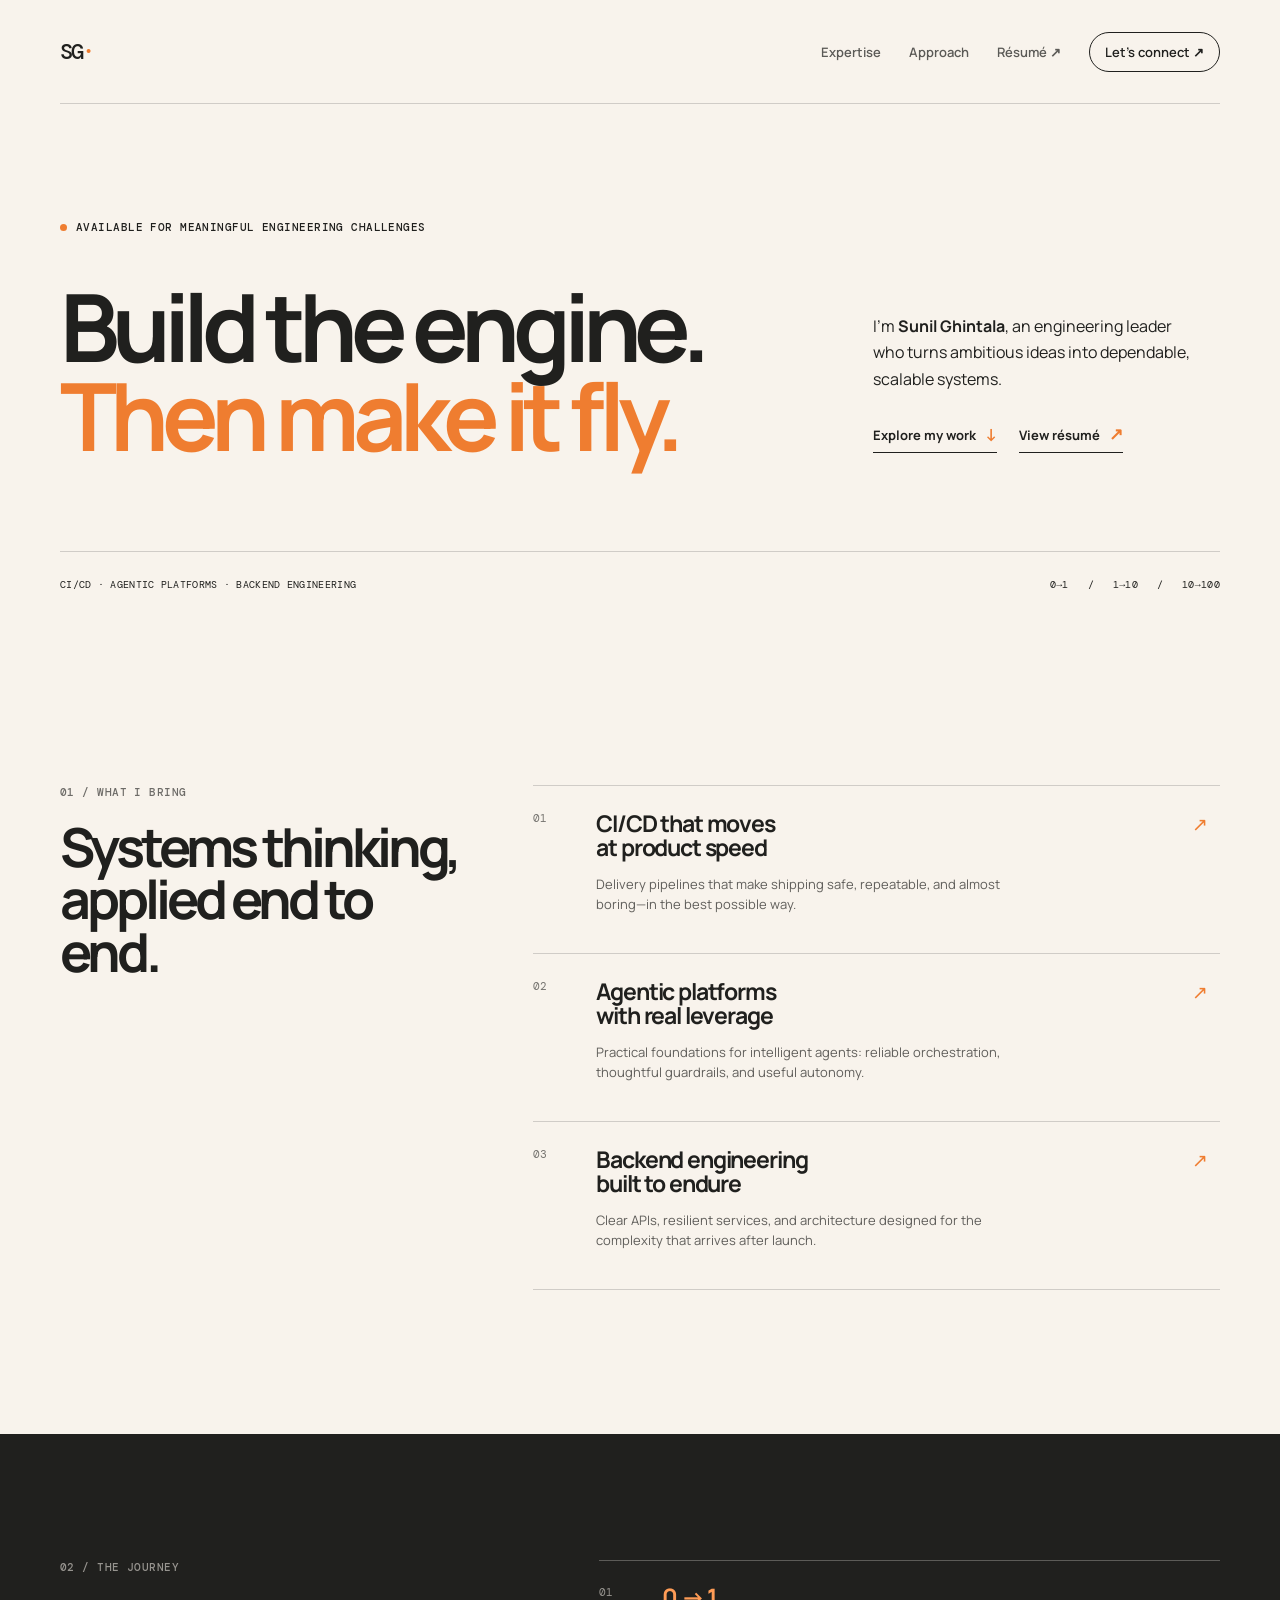
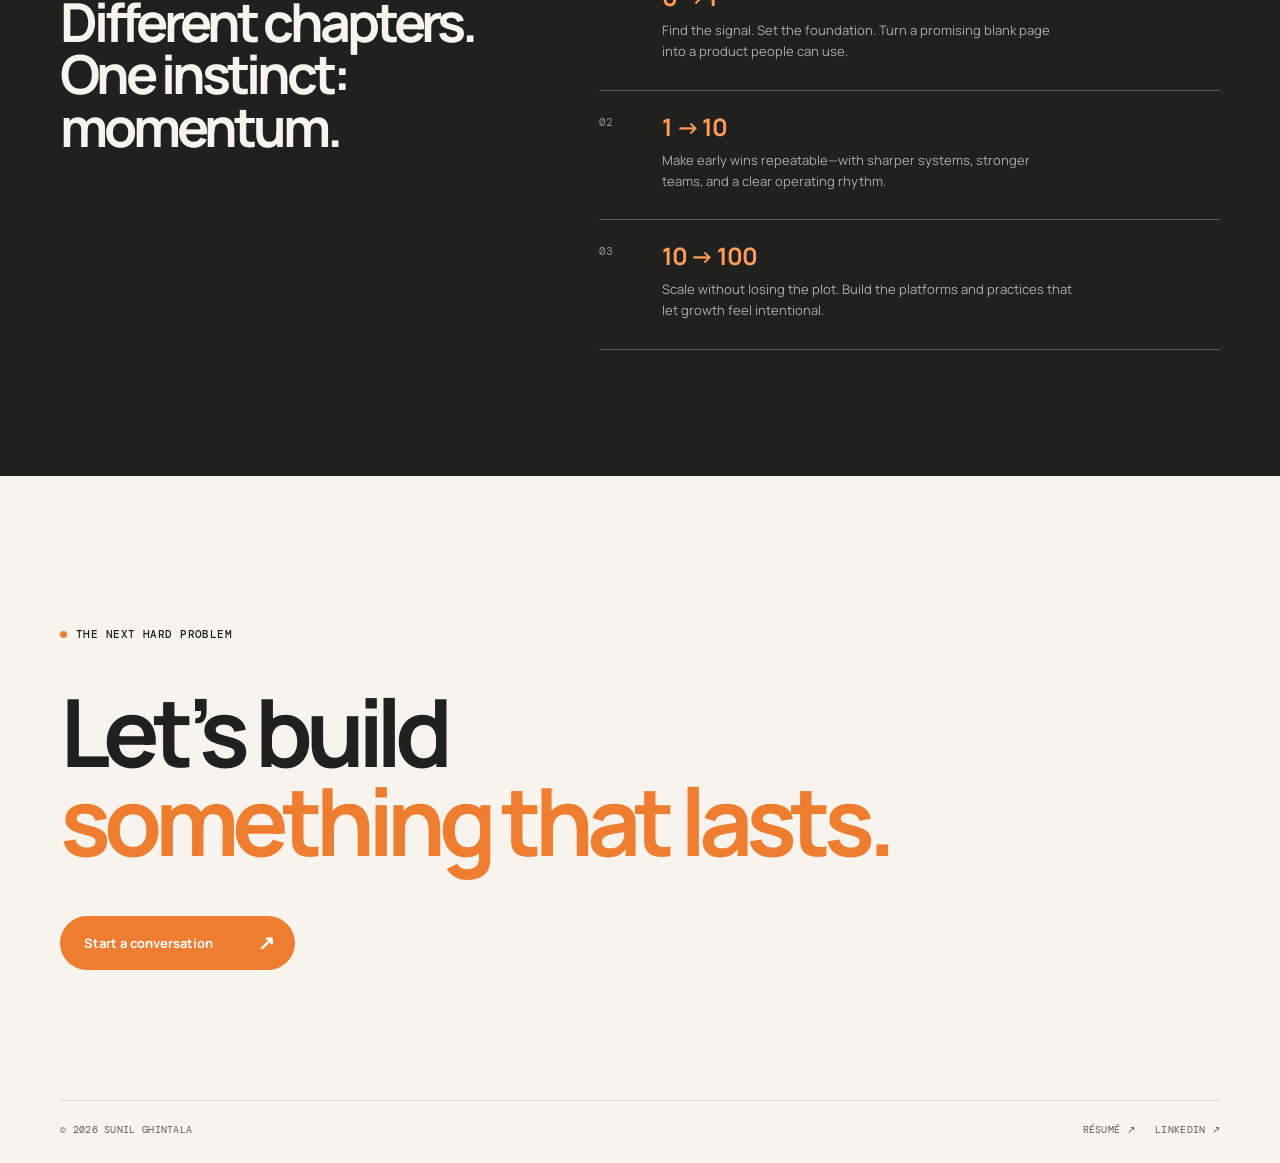
==== index.html @ d0946bd2 "Add downloadable resume" ====
<!doctype html>
<html lang="en">
  <head>
    <meta charset="UTF-8" />
    <meta name="viewport" content="width=device-width, initial-scale=1.0" />
    <meta name="description" content="Sunil Ghintala — backend engineering, CI/CD, and agentic platforms." />
    <title>Sunil Ghintala — Engineering systems that scale</title>
    <link rel="preconnect" href="https://fonts.googleapis.com" />
    <link rel="preconnect" href="https://fonts.gstatic.com" crossorigin />
    <link href="https://fonts.googleapis.com/css2?family=DM+Mono:wght@400;500&family=Manrope:wght@400;500;600;700;800&display=swap" rel="stylesheet" />
    <link rel="stylesheet" href="styles.css" />
  </head>
  <body>
    <main>
      <nav class="nav wrap" aria-label="Primary navigation">
        <a class="brand" href="#top" aria-label="Sunil Ghintala home">SG<span>·</span></a>
        <div class="nav-links">
          <a href="#expertise">Expertise</a>
          <a href="#approach">Approach</a>
          <a href="assets/Sunil_Ghintala_Resume.pdf" target="_blank" rel="noreferrer">Résumé ↗</a>
          <a class="nav-contact" href="https://www.linkedin.com/in/sunil-ghintala/" target="_blank" rel="noreferrer">Let’s connect <span aria-hidden="true">↗</span></a>
        </div>
      </nav>

      <section class="hero wrap" id="top">
        <p class="eyebrow"><span></span> Available for meaningful engineering challenges</p>
        <div class="hero-grid">
          <div>
            <h1>Build the engine.<br /><em>Then make it fly.</em></h1>
          </div>
          <div class="hero-intro">
            <p>I’m <strong>Sunil Ghintala</strong>, an engineering leader who turns ambitious ideas into dependable, scalable systems.</p>
            <div class="hero-actions">
              <a class="text-link" href="#expertise">Explore my work <span>↓</span></a>
              <a class="text-link" href="assets/Sunil_Ghintala_Resume.pdf" target="_blank" rel="noreferrer">View résumé <span>↗</span></a>
            </div>
          </div>
        </div>
        <div class="hero-footer">
          <p>CI/CD · Agentic Platforms · Backend Engineering</p>
          <p>0→1 &nbsp; / &nbsp; 1→10 &nbsp; / &nbsp; 10→100</p>
        </div>
      </section>

      <section class="expertise wrap" id="expertise">
        <div class="section-heading">
          <p class="label">01 / What I bring</p>
          <h2>Systems thinking,<br />applied end to end.</h2>
        </div>
        <div class="capabilities">
          <article class="capability">
            <span class="number">01</span>
            <div>
              <h3>CI/CD that moves<br />at product speed</h3>
              <p>Delivery pipelines that make shipping safe, repeatable, and almost boring—in the best possible way.</p>
            </div>
            <span class="arrow" aria-hidden="true">↗</span>
          </article>
          <article class="capability featured">
            <span class="number">02</span>
            <div>
              <h3>Agentic platforms<br />with real leverage</h3>
              <p>Practical foundations for intelligent agents: reliable orchestration, thoughtful guardrails, and useful autonomy.</p>
            </div>
            <span class="arrow" aria-hidden="true">↗</span>
          </article>
          <article class="capability">
            <span class="number">03</span>
            <div>
              <h3>Backend engineering<br />built to endure</h3>
              <p>Clear APIs, resilient services, and architecture designed for the complexity that arrives after launch.</p>
            </div>
            <span class="arrow" aria-hidden="true">↗</span>
          </article>
        </div>
      </section>

      <section class="approach" id="approach">
        <div class="wrap approach-inner">
          <div class="section-heading light">
            <p class="label">02 / The journey</p>
            <h2>Different chapters.<br />One instinct: momentum.</h2>
          </div>
          <div class="stages">
            <article class="stage"><span>01</span><div><p class="stage-title">0 → 1</p><p>Find the signal. Set the foundation. Turn a promising blank page into a product people can use.</p></div></article>
            <article class="stage"><span>02</span><div><p class="stage-title">1 → 10</p><p>Make early wins repeatable—with sharper systems, stronger teams, and a clear operating rhythm.</p></div></article>
            <article class="stage"><span>03</span><div><p class="stage-title">10 → 100</p><p>Scale without losing the plot. Build the platforms and practices that let growth feel intentional.</p></div></article>
          </div>
        </div>
      </section>

      <section class="closing wrap">
        <p class="eyebrow"><span></span> The next hard problem</p>
        <h2>Let’s build<br /><em>something that lasts.</em></h2>
        <a class="cta" href="https://www.linkedin.com/in/sunil-ghintala/" target="_blank" rel="noreferrer">Start a conversation <span>↗</span></a>
      </section>
    </main>
    <footer class="wrap"><span>© <span id="year"></span> Sunil Ghintala</span><span class="footer-links"><a href="assets/Sunil_Ghintala_Resume.pdf" target="_blank" rel="noreferrer">Résumé ↗</a><a href="https://www.linkedin.com/in/sunil-ghintala/" target="_blank" rel="noreferrer">LinkedIn ↗</a></span></footer>
    <script>document.getElementById('year').textContent = new Date().getFullYear();</script>
  </body>
</html>
---- styles.css ----
:root { --ink:#20201e; --cream:#f8f3ec; --orange:#ef7d30; --line:rgba(32,32,30,.18); }
* { box-sizing:border-box; }
html { scroll-behavior:smooth; }
body { margin:0; background:var(--cream); color:var(--ink); font-family:Manrope,Arial,sans-serif; }
a { color:inherit; text-decoration:none; }
.wrap { width:min(1160px, calc(100% - 56px)); margin-inline:auto; }
.nav { height:104px; display:flex; justify-content:space-between; align-items:center; border-bottom:1px solid var(--line); }
.brand { font:500 22px/1 "DM Mono",monospace; letter-spacing:-.1em; }.brand span{ color:var(--orange); }
.nav-links { display:flex; align-items:center; gap:28px; font-size:13px; font-weight:600; }.nav-links>a:not(.nav-contact){ opacity:.72; transition:opacity .2s; }.nav-links>a:not(.nav-contact):hover{opacity:1;}
.nav-contact { border:1px solid var(--ink); border-radius:999px; padding:10px 15px; transition:background .2s,color .2s; }.nav-contact:hover{background:var(--ink);color:var(--cream)}
.hero { padding:105px 0 34px; }.eyebrow,.label { font:500 11px/1.4 "DM Mono",monospace; text-transform:uppercase; letter-spacing:.04em; }.eyebrow{ display:flex;align-items:center;gap:9px; }.eyebrow span{ width:7px;height:7px;border-radius:50%;background:var(--orange);display:inline-block; }
.hero-grid { display:grid;grid-template-columns:1.55fr .7fr;gap:45px;align-items:end;margin-top:47px; }.hero h1,.closing h2,.section-heading h2 { margin:0; letter-spacing:-.075em; font-size:clamp(50px,7.35vw,104px); font-weight:700; line-height:.94; }.hero h1 em,.closing h2 em { color:var(--orange); font-style:normal; }
.hero-intro { max-width:330px; padding-bottom:6px; }.hero-intro p{ font-size:16px;line-height:1.65;margin:0 0 30px; }.hero-actions{display:flex;flex-wrap:wrap;gap:22px}.text-link{font-size:13px;font-weight:700;border-bottom:1px solid var(--ink);padding-bottom:7px;}.text-link span{color:var(--orange);margin-left:6px;font-size:17px;}
.hero-footer { display:flex; justify-content:space-between; margin-top:92px; padding-top:16px; border-top:1px solid var(--line); font:400 10px "DM Mono",monospace; text-transform:uppercase; letter-spacing:.03em; }
.expertise { padding:150px 0 144px; display:grid;grid-template-columns:.74fr 1.26fr;gap:70px; }.section-heading h2{font-size:clamp(34px,4.2vw,58px); margin-top:20px;line-height:.98;}.label{opacity:.64;margin:0;}
.capabilities { border-top:1px solid var(--line); }.capability{min-height:168px;border-bottom:1px solid var(--line); display:grid;grid-template-columns:48px 1fr 28px;gap:15px;padding:25px 0;transition:padding .25s,background .25s;}.capability:hover{padding-inline:13px;background:rgba(239,125,48,.09)}.number{font:400 11px "DM Mono",monospace;opacity:.6}.capability h3{margin:0;font-size:23px;letter-spacing:-.05em;line-height:1.05}.capability p{margin:14px 0 0;max-width:430px;font-size:13px;line-height:1.55;opacity:.7}.arrow{font-size:19px;color:var(--orange);}
.approach { background:var(--ink); color:var(--cream); padding:126px 0; }.approach-inner{display:grid;grid-template-columns:.85fr 1.15fr;gap:80px;}.light .label{opacity:.55}.stages{border-top:1px solid rgba(248,243,236,.28)}.stage{padding:24px 0 28px;border-bottom:1px solid rgba(248,243,236,.28);display:grid;grid-template-columns:48px 1fr;gap:15px;font-size:13px;line-height:1.6}.stage>span{font:400 11px "DM Mono",monospace;opacity:.55}.stage-title{font-size:24px;letter-spacing:-.05em;font-weight:700;line-height:1;margin:0 0 11px;color:#ff9c56}.stage div>p:last-child{max-width:410px;margin:0;color:rgba(248,243,236,.66)}
.closing{padding:140px 0 130px}.closing h2{margin-top:45px}.cta{display:inline-flex;align-items:center;gap:45px;margin-top:52px;background:var(--orange);color:#fff;padding:18px 20px 18px 24px;border-radius:999px;font-size:13px;font-weight:700;transition:transform .2s,background .2s}.cta:hover{transform:translateY(-3px);background:#dd6c20}.cta span{font-size:20px;line-height:0}footer{border-top:1px solid var(--line);padding:22px 0 27px;display:flex;justify-content:space-between;font:400 10px "DM Mono",monospace;text-transform:uppercase;letter-spacing:.03em;opacity:.72}.footer-links{display:flex;gap:20px}
@media (max-width:700px){.wrap{width:min(100% - 36px,1160px)}.nav{height:75px}.nav-links>a:not(.nav-contact){display:none}.nav-contact{font-size:12px;padding:8px 12px}.hero{padding-top:72px}.hero-grid,.expertise,.approach-inner{grid-template-columns:1fr;gap:36px}.hero-intro{max-width:390px}.hero-footer{margin-top:64px;gap:12px;line-height:1.5}.hero-footer p:last-child{text-align:right}.expertise{padding:92px 0}.capability{min-height:150px}.approach{padding:90px 0}.closing{padding:95px 0}.closing h2{margin-top:34px}.cta{margin-top:38px}footer{font-size:9px}}
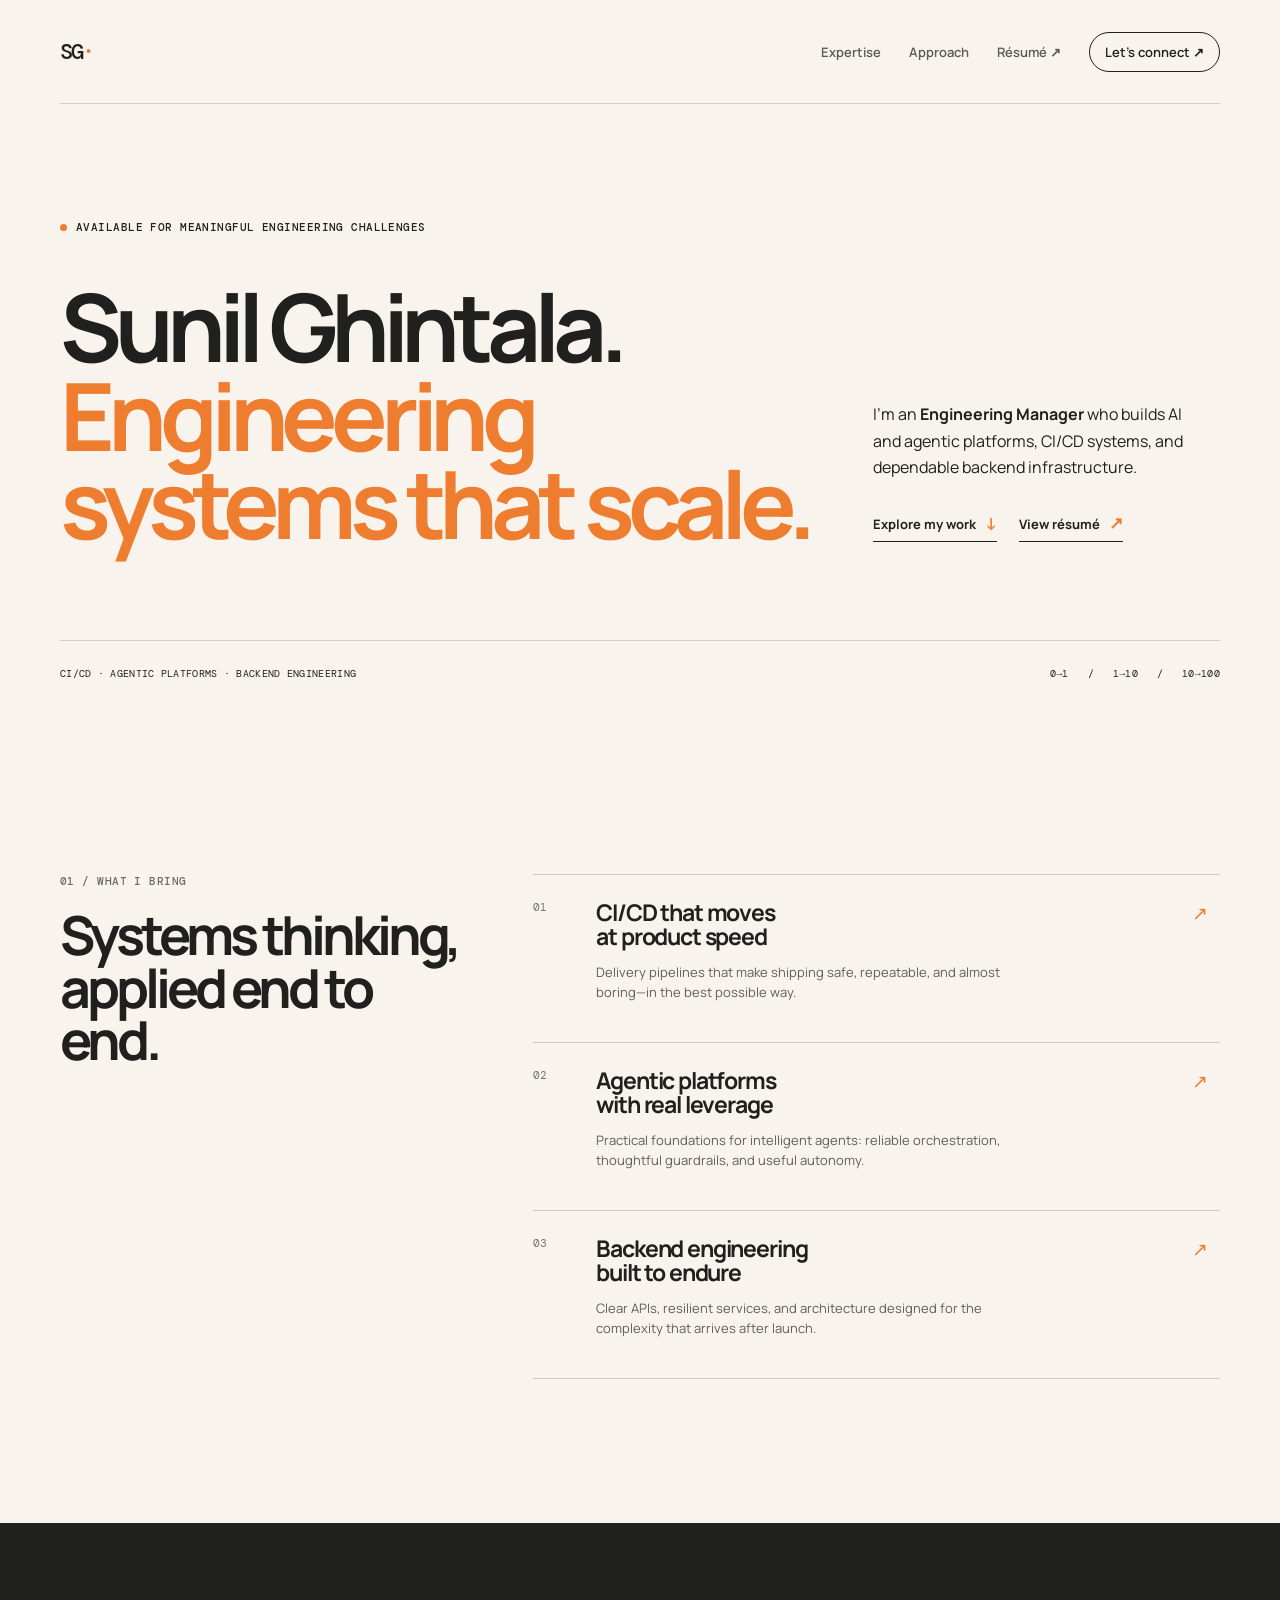
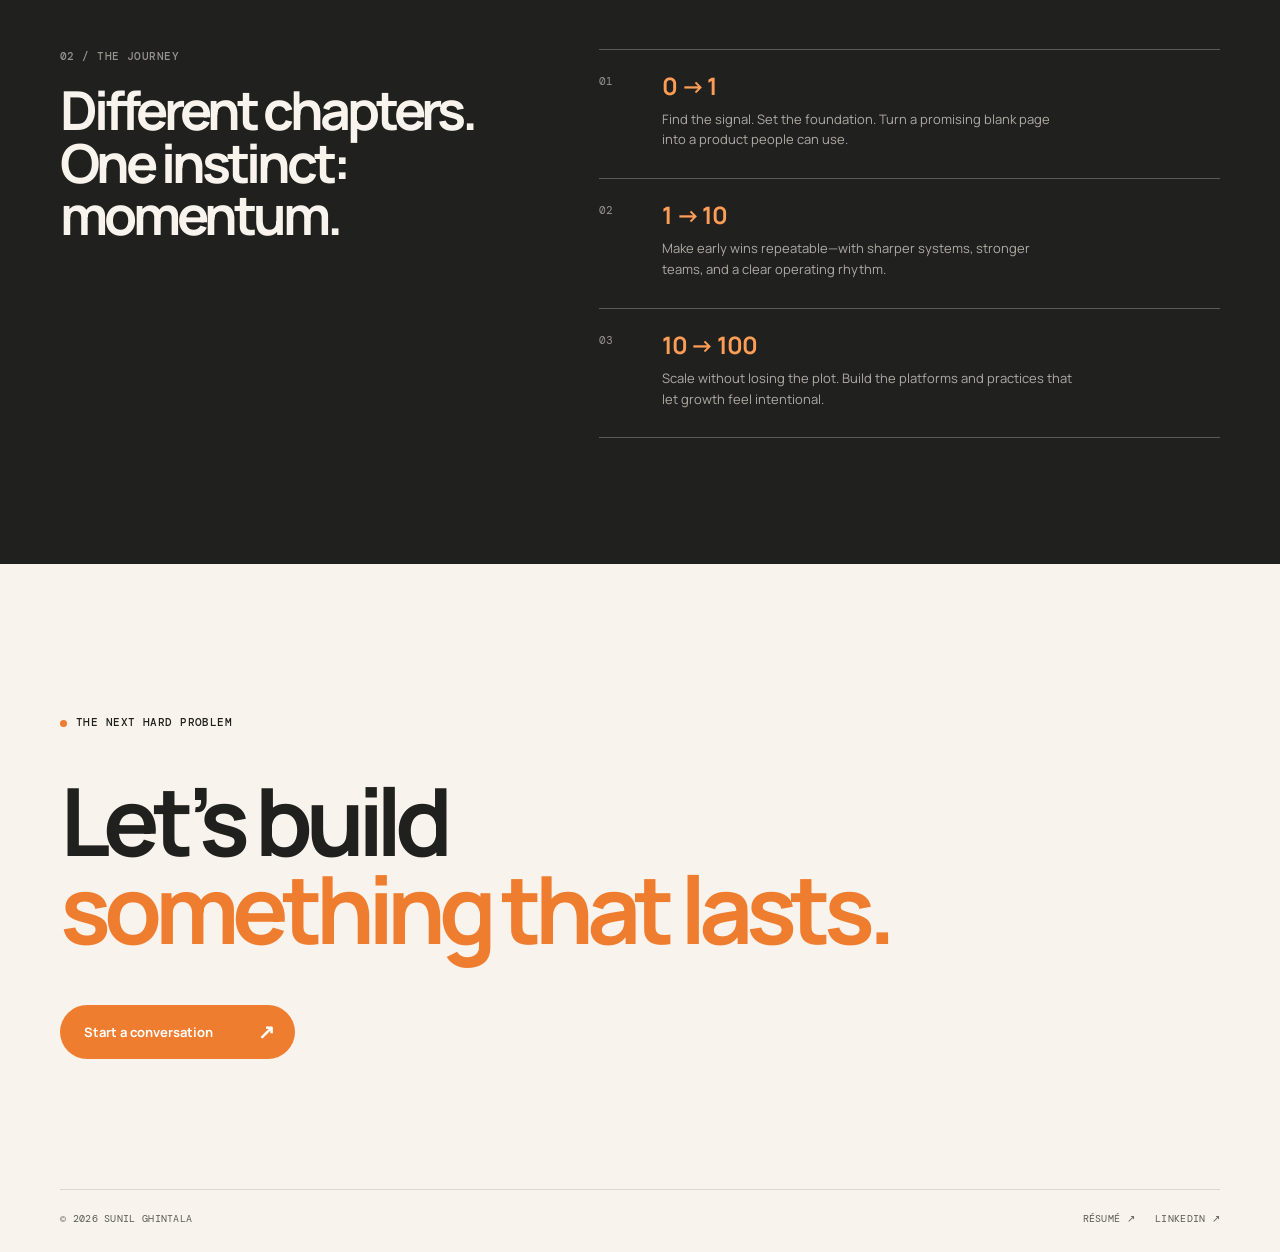
==== commit 8052eafb: "Add SEO metadata and search discovery files" ====
--- a/index.html
+++ b/index.html
@@ -3,12 +3,36 @@
   <head>
     <meta charset="UTF-8" />
     <meta name="viewport" content="width=device-width, initial-scale=1.0" />
-    <meta name="description" content="Sunil Ghintala — backend engineering, CI/CD, and agentic platforms." />
-    <title>Sunil Ghintala — Engineering systems that scale</title>
+    <meta name="description" content="Sunil Ghintala is an Engineering Manager building AI and agentic platforms, CI/CD systems, and scalable backend infrastructure." />
+    <meta name="robots" content="index, follow" />
+    <link rel="canonical" href="https://sghintala.github.io/person-website/" />
+    <meta property="og:type" content="website" />
+    <meta property="og:url" content="https://sghintala.github.io/person-website/" />
+    <meta property="og:title" content="Sunil Ghintala | Engineering Manager — AI Platforms, CI/CD & Backend Systems" />
+    <meta property="og:description" content="Engineering Manager building AI and agentic platforms, CI/CD systems, and scalable backend infrastructure." />
+    <meta name="twitter:card" content="summary" />
+    <meta name="twitter:title" content="Sunil Ghintala | Engineering Manager — AI Platforms, CI/CD & Backend Systems" />
+    <meta name="twitter:description" content="Engineering Manager building AI and agentic platforms, CI/CD systems, and scalable backend infrastructure." />
+    <title>Sunil Ghintala | Engineering Manager — AI Platforms, CI/CD & Backend Systems</title>
     <link rel="preconnect" href="https://fonts.googleapis.com" />
     <link rel="preconnect" href="https://fonts.gstatic.com" crossorigin />
     <link href="https://fonts.googleapis.com/css2?family=DM+Mono:wght@400;500&family=Manrope:wght@400;500;600;700;800&display=swap" rel="stylesheet" />
     <link rel="stylesheet" href="styles.css" />
+    <script type="application/ld+json">
+      {
+        "@context": "https://schema.org",
+        "@type": "Person",
+        "name": "Sunil Ghintala",
+        "url": "https://sghintala.github.io/person-website/",
+        "jobTitle": "Engineering Manager",
+        "description": "Engineering Manager building AI and agentic platforms, CI/CD systems, and scalable backend infrastructure.",
+        "knowsAbout": ["Agentic AI Platforms", "CI/CD", "Backend Engineering", "Distributed Systems", "Cloud Reliability"],
+        "sameAs": [
+          "https://www.linkedin.com/in/sunil-ghintala/",
+          "https://github.com/sghintala"
+        ]
+      }
+    </script>
   </head>
   <body>
     <main>
@@ -26,10 +50,10 @@
         <p class="eyebrow"><span></span> Available for meaningful engineering challenges</p>
         <div class="hero-grid">
           <div>
-            <h1>Build the engine.<br /><em>Then make it fly.</em></h1>
+            <h1>Sunil Ghintala.<br /><em>Engineering systems that scale.</em></h1>
           </div>
           <div class="hero-intro">
-            <p>I’m <strong>Sunil Ghintala</strong>, an engineering leader who turns ambitious ideas into dependable, scalable systems.</p>
+            <p>I’m an <strong>Engineering Manager</strong> who builds AI and agentic platforms, CI/CD systems, and dependable backend infrastructure.</p>
             <div class="hero-actions">
               <a class="text-link" href="#expertise">Explore my work <span>↓</span></a>
               <a class="text-link" href="assets/Sunil_Ghintala_Resume.pdf" target="_blank" rel="noreferrer">View résumé <span>↗</span></a>
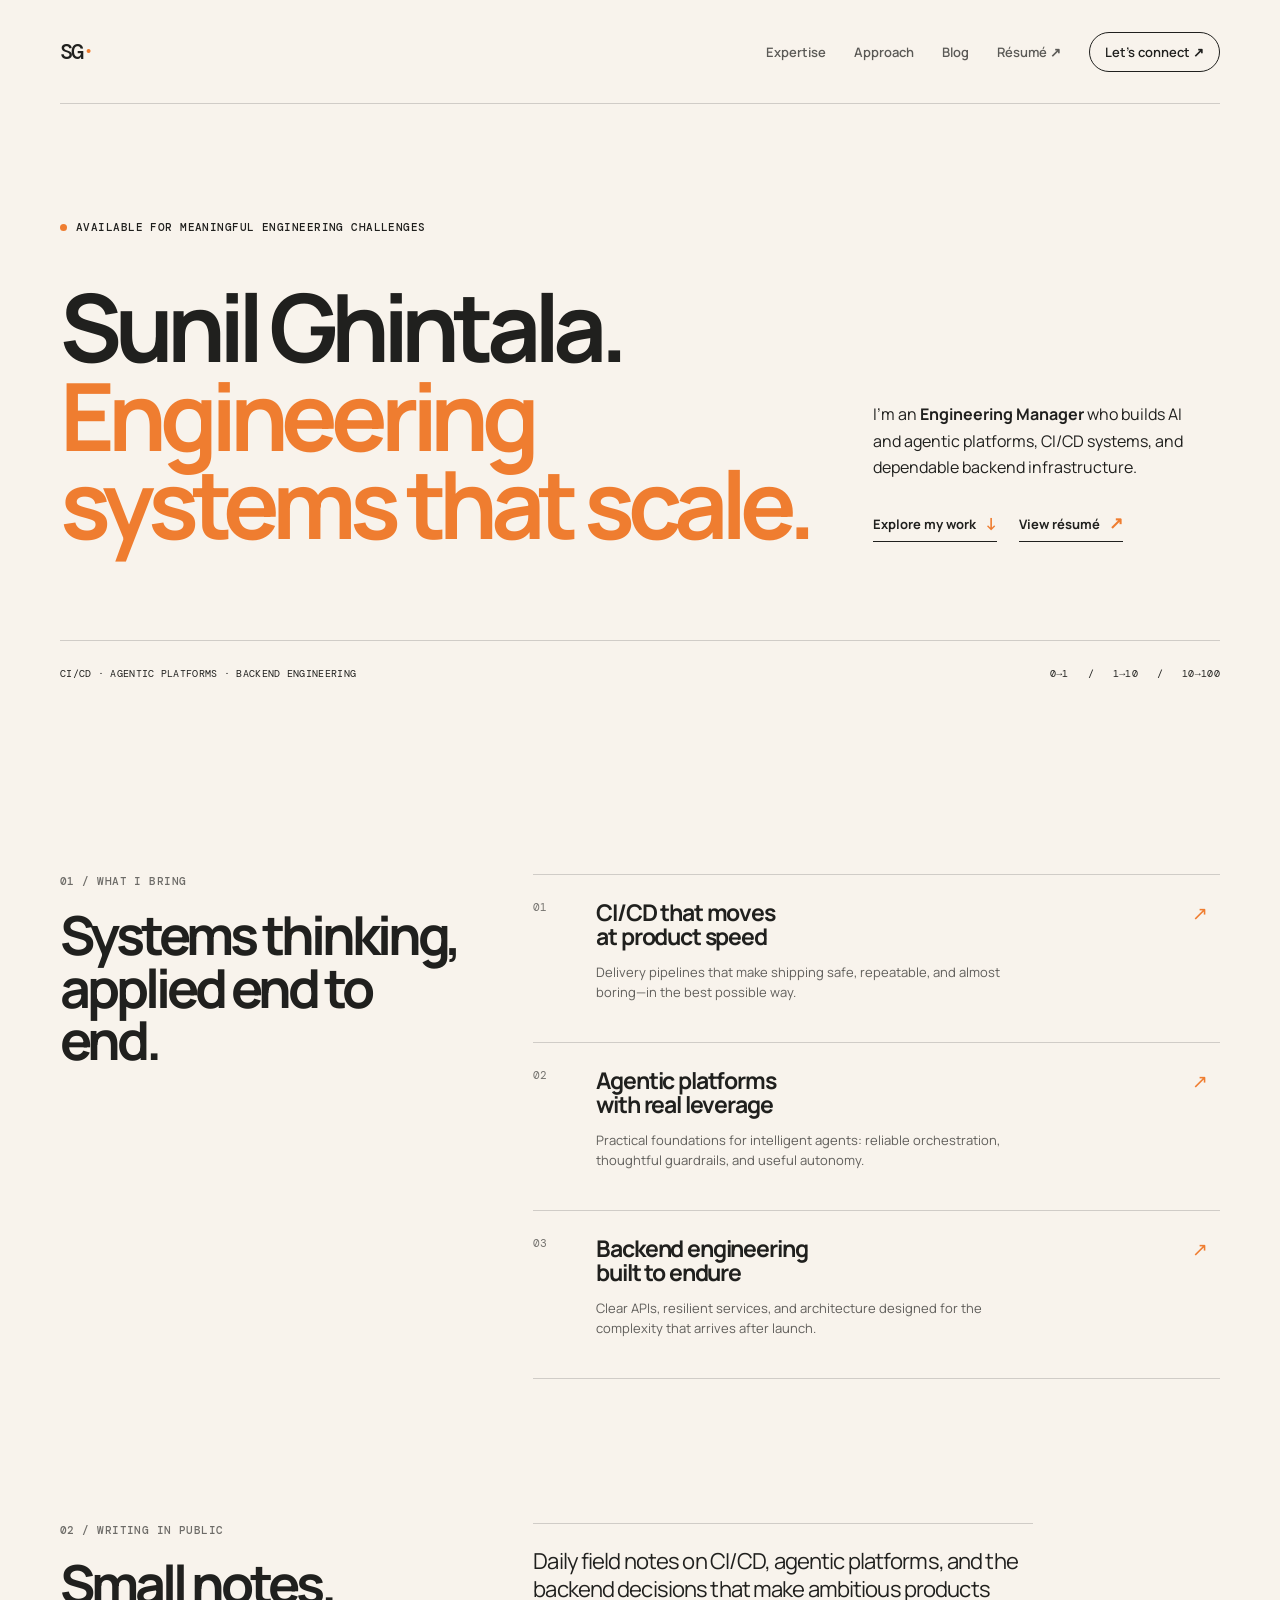
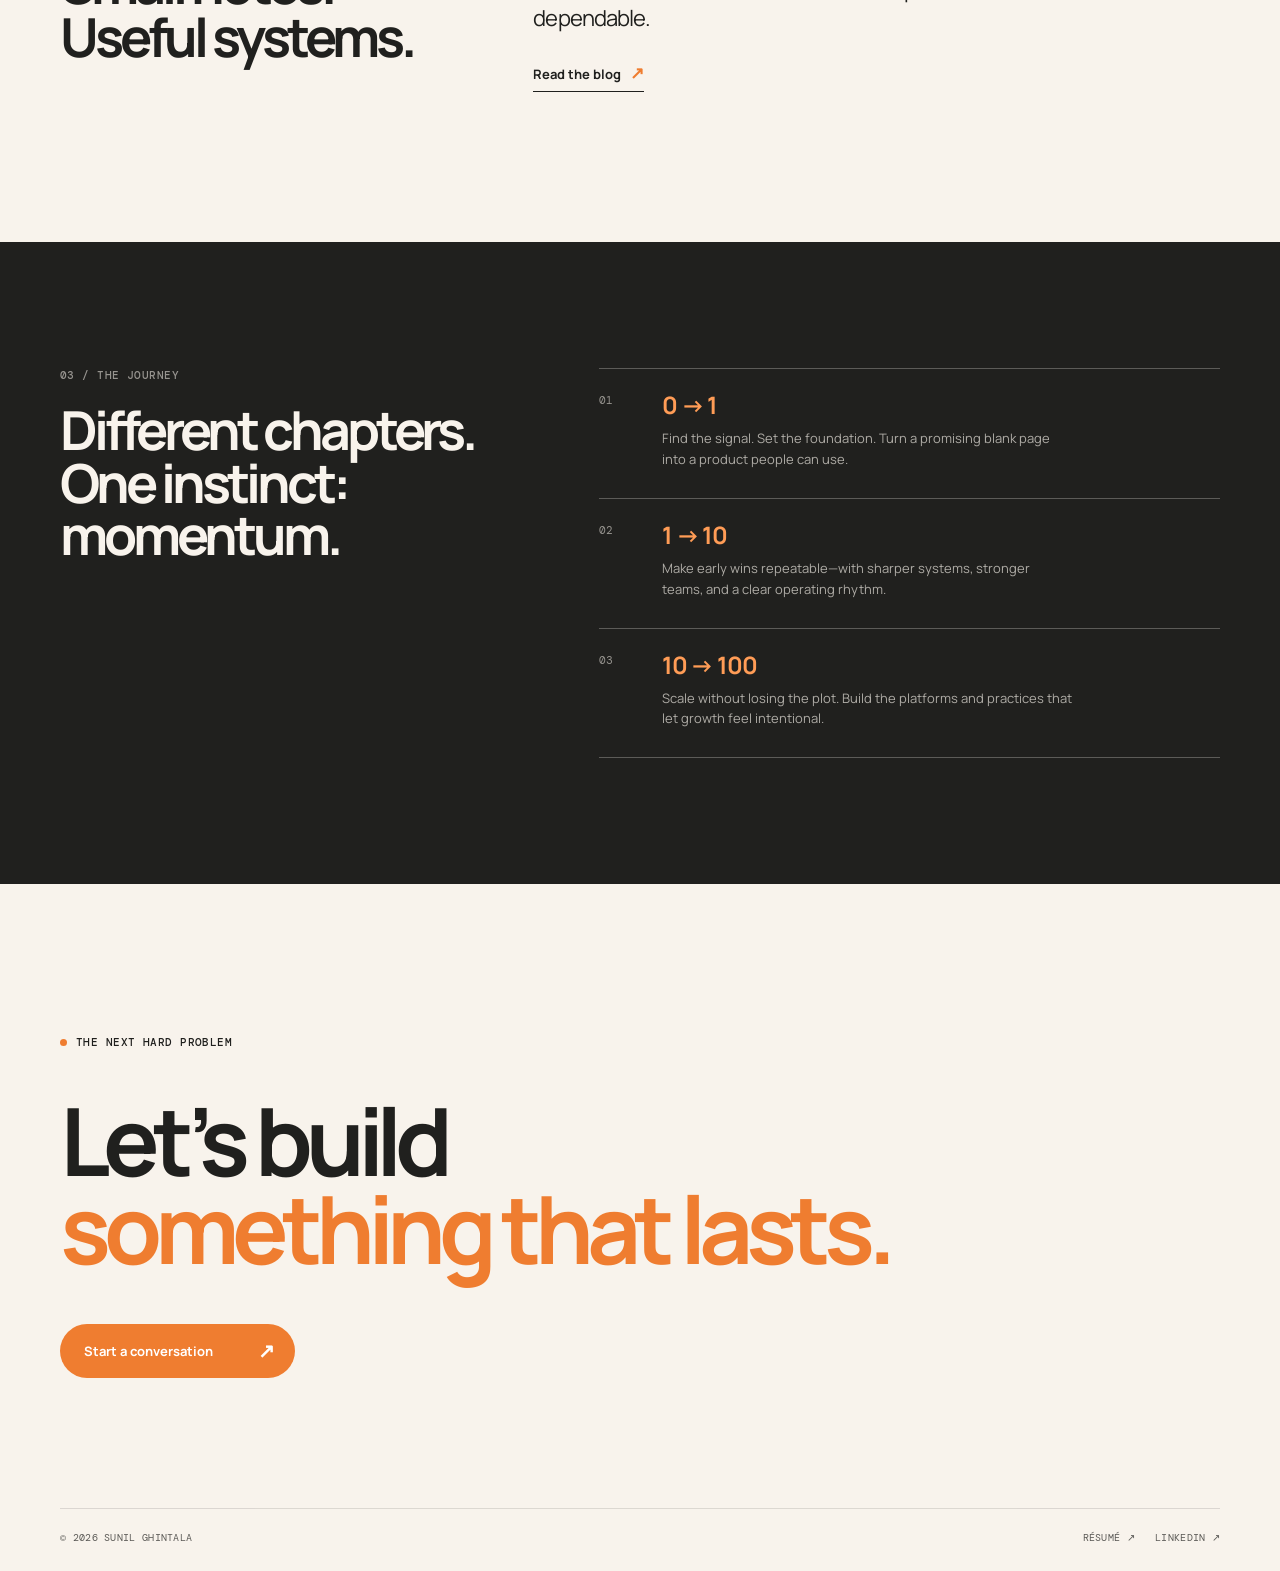
==== commit 512839b2: "Add CI/CD and AI platforms blog section" ====
--- a/index.html
+++ b/index.html
@@ -5,9 +5,9 @@
     <meta name="viewport" content="width=device-width, initial-scale=1.0" />
     <meta name="description" content="Sunil Ghintala is an Engineering Manager building AI and agentic platforms, CI/CD systems, and scalable backend infrastructure." />
     <meta name="robots" content="index, follow" />
-    <link rel="canonical" href="https://sghintala.github.io/person-website/" />
+    <link rel="canonical" href="https://sghintala.github.io/" />
     <meta property="og:type" content="website" />
-    <meta property="og:url" content="https://sghintala.github.io/person-website/" />
+    <meta property="og:url" content="https://sghintala.github.io/" />
     <meta property="og:title" content="Sunil Ghintala | Engineering Manager — AI Platforms, CI/CD & Backend Systems" />
     <meta property="og:description" content="Engineering Manager building AI and agentic platforms, CI/CD systems, and scalable backend infrastructure." />
     <meta name="twitter:card" content="summary" />
@@ -23,7 +23,7 @@
         "@context": "https://schema.org",
         "@type": "Person",
         "name": "Sunil Ghintala",
-        "url": "https://sghintala.github.io/person-website/",
+        "url": "https://sghintala.github.io/",
         "jobTitle": "Engineering Manager",
         "description": "Engineering Manager building AI and agentic platforms, CI/CD systems, and scalable backend infrastructure.",
         "knowsAbout": ["Agentic AI Platforms", "CI/CD", "Backend Engineering", "Distributed Systems", "Cloud Reliability"],
@@ -41,6 +41,7 @@
         <div class="nav-links">
           <a href="#expertise">Expertise</a>
           <a href="#approach">Approach</a>
+          <a href="blog/">Blog</a>
           <a href="assets/Sunil_Ghintala_Resume.pdf" target="_blank" rel="noreferrer">Résumé ↗</a>
           <a class="nav-contact" href="https://www.linkedin.com/in/sunil-ghintala/" target="_blank" rel="noreferrer">Let’s connect <span aria-hidden="true">↗</span></a>
         </div>
@@ -99,10 +100,21 @@
         </div>
       </section>
 
+      <section class="writing wrap" id="writing">
+        <div class="section-heading">
+          <p class="label">02 / Writing in public</p>
+          <h2>Small notes.<br />Useful systems.</h2>
+        </div>
+        <div class="writing-copy">
+          <p>Daily field notes on CI/CD, agentic platforms, and the backend decisions that make ambitious products dependable.</p>
+          <a class="text-link" href="blog/">Read the blog <span>↗</span></a>
+        </div>
+      </section>
+
       <section class="approach" id="approach">
         <div class="wrap approach-inner">
           <div class="section-heading light">
-            <p class="label">02 / The journey</p>
+            <p class="label">03 / The journey</p>
             <h2>Different chapters.<br />One instinct: momentum.</h2>
           </div>
           <div class="stages">
--- a/styles.css
+++ b/styles.css
@@ -14,6 +14,7 @@
 .hero-footer { display:flex; justify-content:space-between; margin-top:92px; padding-top:16px; border-top:1px solid var(--line); font:400 10px "DM Mono",monospace; text-transform:uppercase; letter-spacing:.03em; }
 .expertise { padding:150px 0 144px; display:grid;grid-template-columns:.74fr 1.26fr;gap:70px; }.section-heading h2{font-size:clamp(34px,4.2vw,58px); margin-top:20px;line-height:.98;}.label{opacity:.64;margin:0;}
 .capabilities { border-top:1px solid var(--line); }.capability{min-height:168px;border-bottom:1px solid var(--line); display:grid;grid-template-columns:48px 1fr 28px;gap:15px;padding:25px 0;transition:padding .25s,background .25s;}.capability:hover{padding-inline:13px;background:rgba(239,125,48,.09)}.number{font:400 11px "DM Mono",monospace;opacity:.6}.capability h3{margin:0;font-size:23px;letter-spacing:-.05em;line-height:1.05}.capability p{margin:14px 0 0;max-width:430px;font-size:13px;line-height:1.55;opacity:.7}.arrow{font-size:19px;color:var(--orange);}
+.writing{padding:0 0 150px;display:grid;grid-template-columns:.74fr 1.26fr;gap:70px}.writing-copy{border-top:1px solid var(--line);padding-top:23px;max-width:500px}.writing-copy p{font-size:22px;line-height:1.3;letter-spacing:-.04em;margin:0 0 29px}.writing-copy .text-link{display:inline-block}
 .approach { background:var(--ink); color:var(--cream); padding:126px 0; }.approach-inner{display:grid;grid-template-columns:.85fr 1.15fr;gap:80px;}.light .label{opacity:.55}.stages{border-top:1px solid rgba(248,243,236,.28)}.stage{padding:24px 0 28px;border-bottom:1px solid rgba(248,243,236,.28);display:grid;grid-template-columns:48px 1fr;gap:15px;font-size:13px;line-height:1.6}.stage>span{font:400 11px "DM Mono",monospace;opacity:.55}.stage-title{font-size:24px;letter-spacing:-.05em;font-weight:700;line-height:1;margin:0 0 11px;color:#ff9c56}.stage div>p:last-child{max-width:410px;margin:0;color:rgba(248,243,236,.66)}
 .closing{padding:140px 0 130px}.closing h2{margin-top:45px}.cta{display:inline-flex;align-items:center;gap:45px;margin-top:52px;background:var(--orange);color:#fff;padding:18px 20px 18px 24px;border-radius:999px;font-size:13px;font-weight:700;transition:transform .2s,background .2s}.cta:hover{transform:translateY(-3px);background:#dd6c20}.cta span{font-size:20px;line-height:0}footer{border-top:1px solid var(--line);padding:22px 0 27px;display:flex;justify-content:space-between;font:400 10px "DM Mono",monospace;text-transform:uppercase;letter-spacing:.03em;opacity:.72}.footer-links{display:flex;gap:20px}
-@media (max-width:700px){.wrap{width:min(100% - 36px,1160px)}.nav{height:75px}.nav-links>a:not(.nav-contact){display:none}.nav-contact{font-size:12px;padding:8px 12px}.hero{padding-top:72px}.hero-grid,.expertise,.approach-inner{grid-template-columns:1fr;gap:36px}.hero-intro{max-width:390px}.hero-footer{margin-top:64px;gap:12px;line-height:1.5}.hero-footer p:last-child{text-align:right}.expertise{padding:92px 0}.capability{min-height:150px}.approach{padding:90px 0}.closing{padding:95px 0}.closing h2{margin-top:34px}.cta{margin-top:38px}footer{font-size:9px}}
+@media (max-width:700px){.wrap{width:min(100% - 36px,1160px)}.nav{height:75px}.nav-links>a:not(.nav-contact){display:none}.nav-contact{font-size:12px;padding:8px 12px}.hero{padding-top:72px}.hero-grid,.expertise,.writing,.approach-inner{grid-template-columns:1fr;gap:36px}.hero-intro{max-width:390px}.hero-footer{margin-top:64px;gap:12px;line-height:1.5}.hero-footer p:last-child{text-align:right}.expertise{padding:92px 0}.writing{padding-bottom:92px}.writing-copy p{font-size:19px}.capability{min-height:150px}.approach{padding:90px 0}.closing{padding:95px 0}.closing h2{margin-top:34px}.cta{margin-top:38px}footer{font-size:9px}}
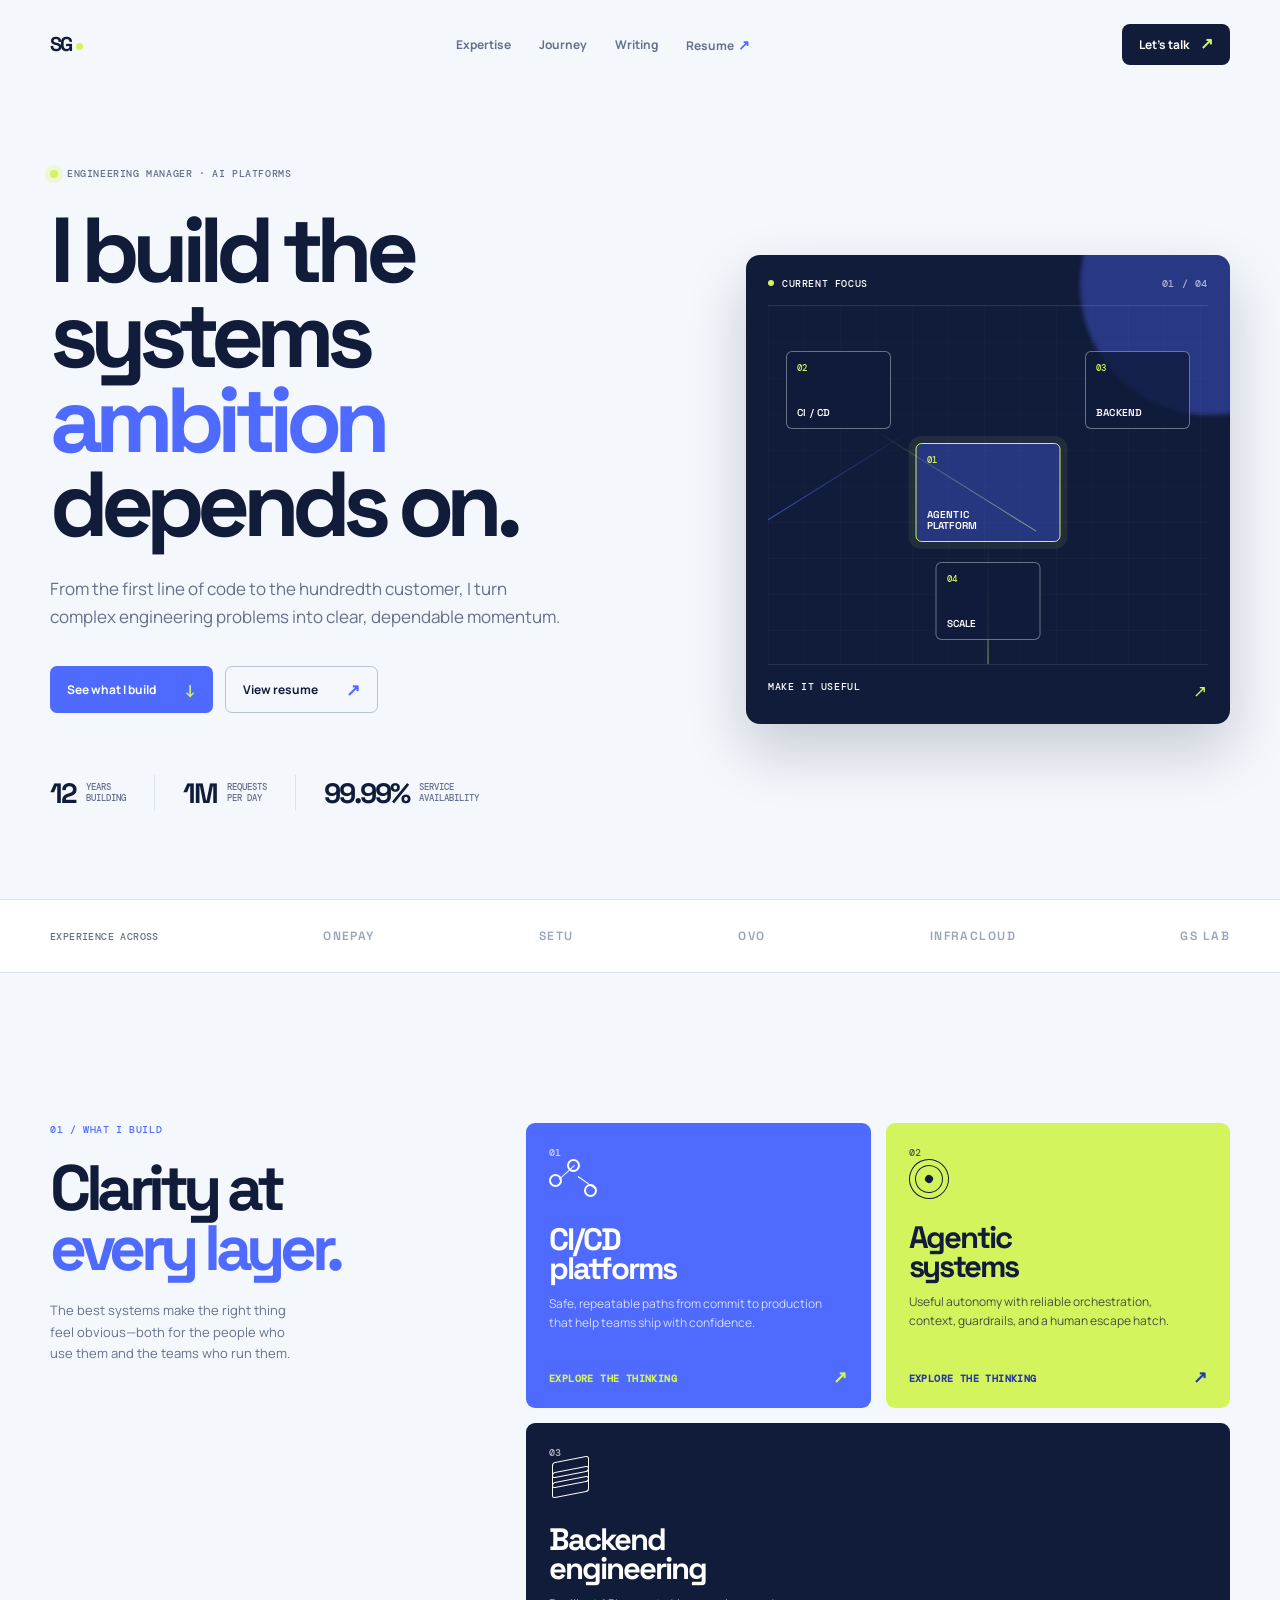
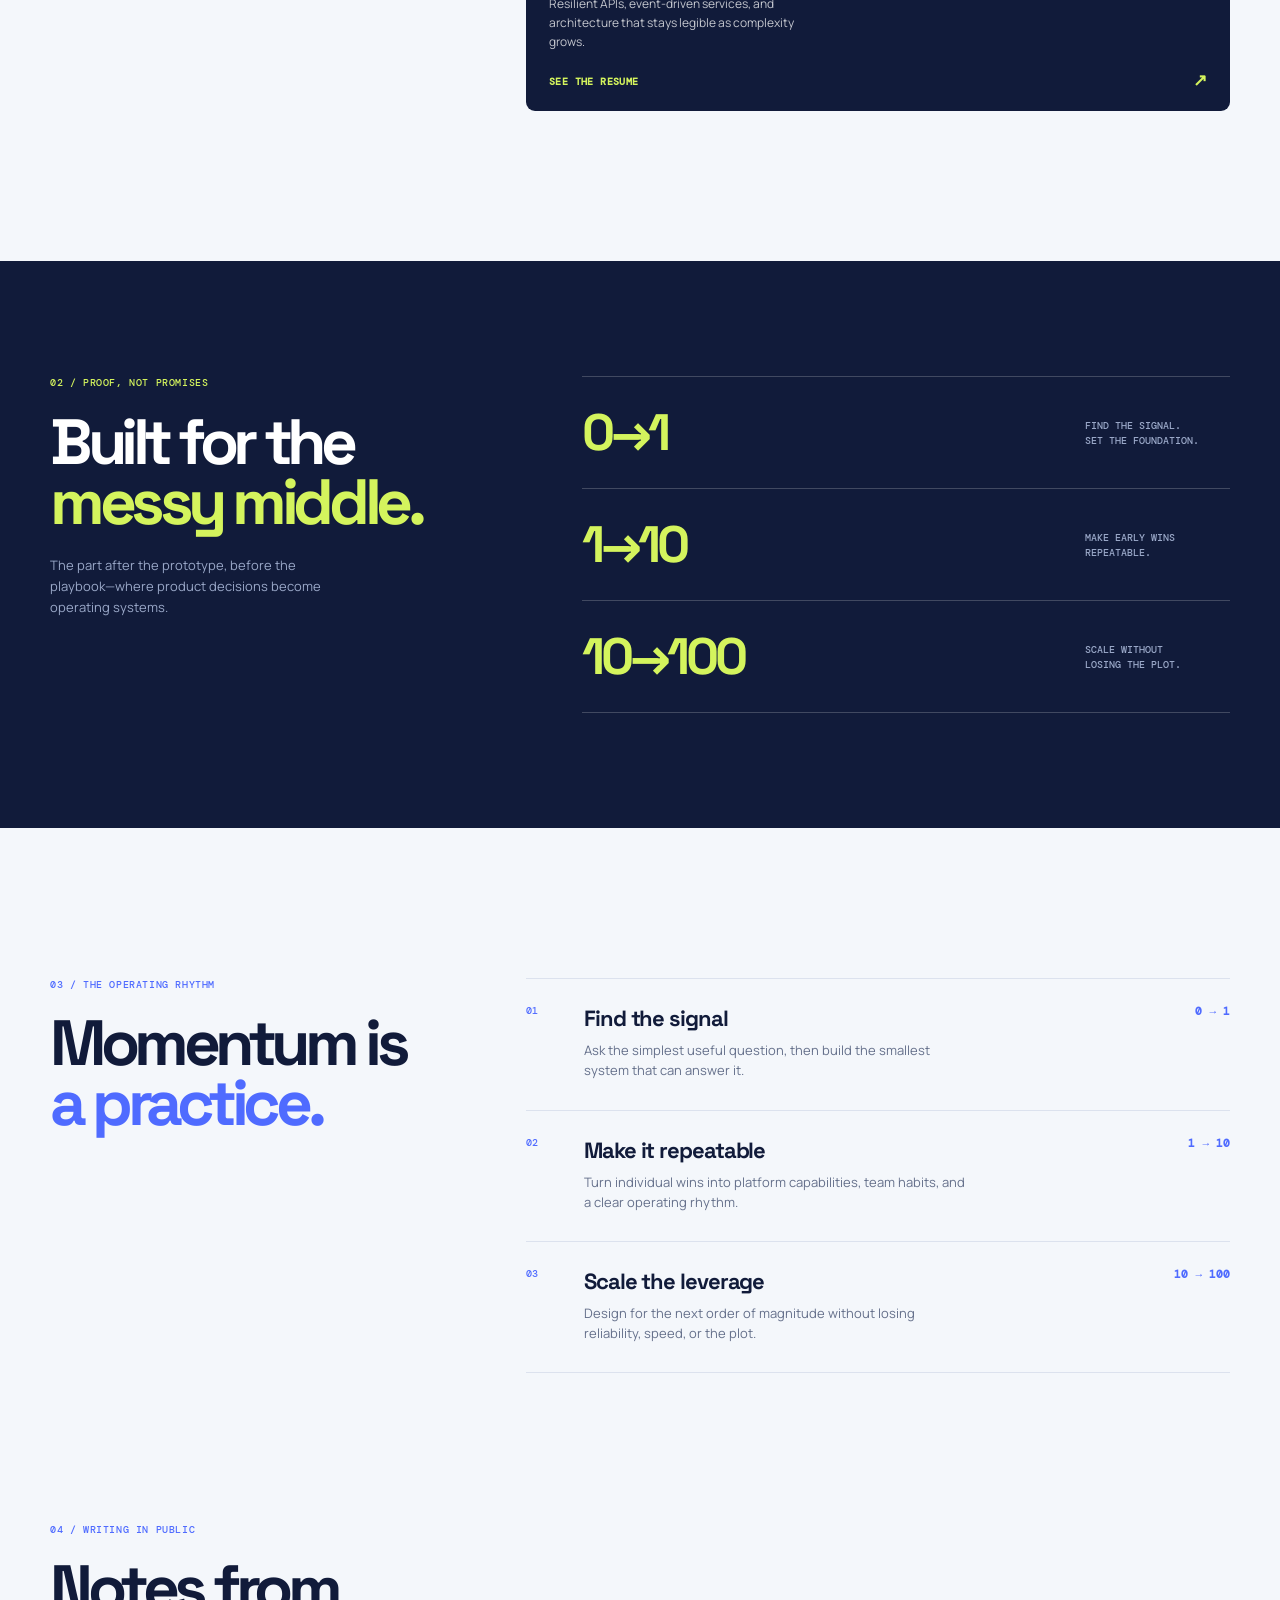
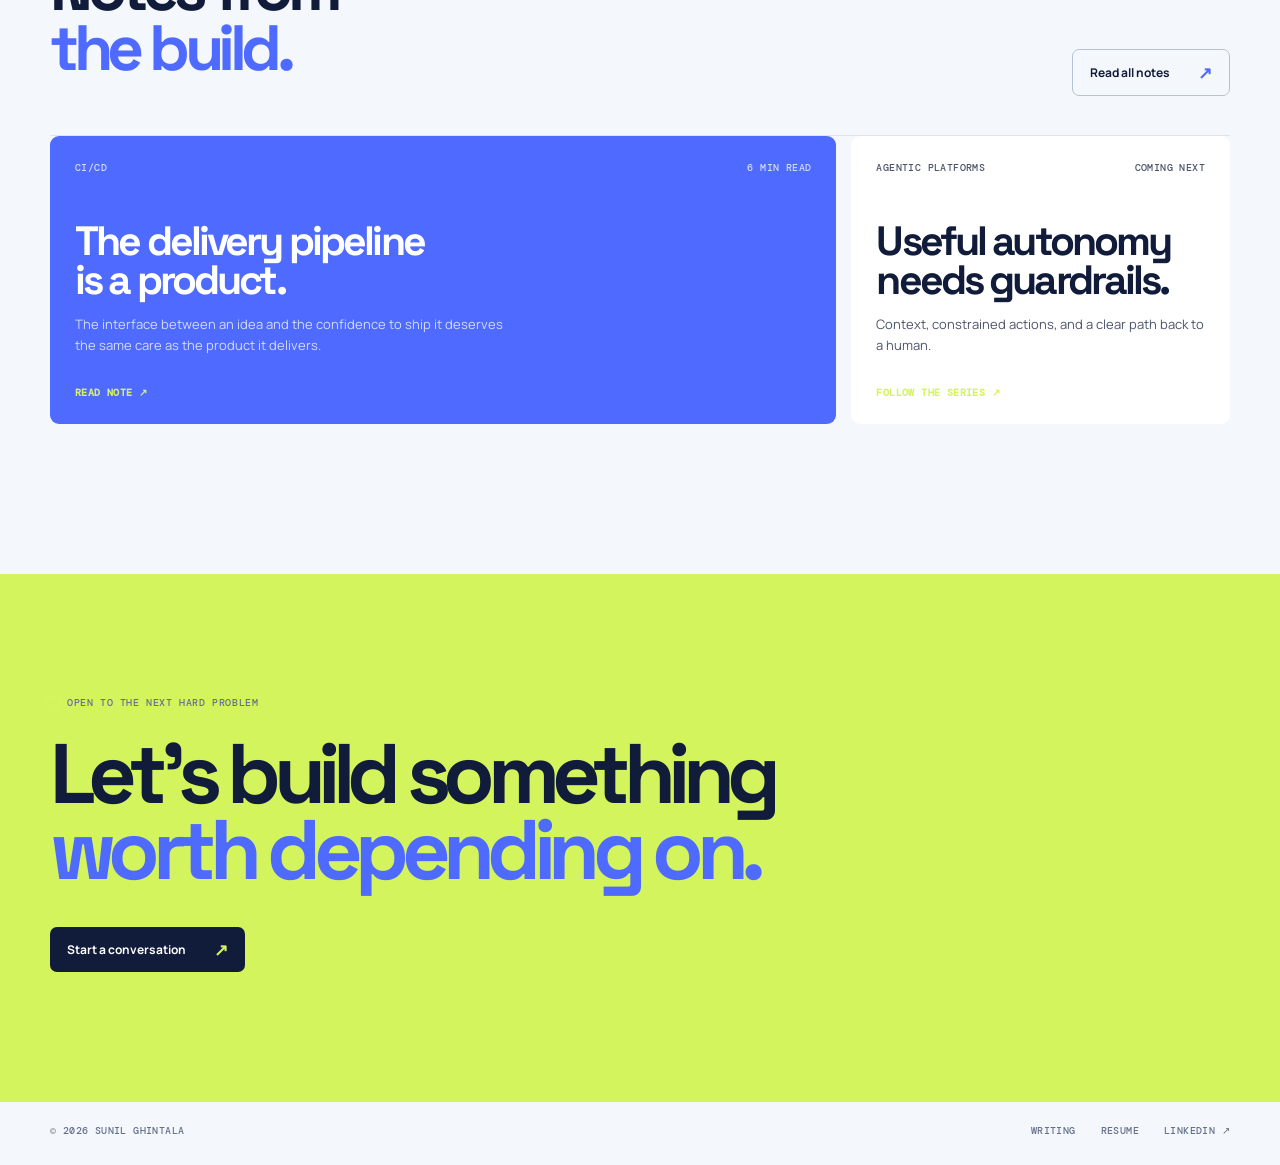
==== commit 30229178: "Redesign portfolio with proof-led navy and lime system" ====
--- a/index.html
+++ b/index.html
@@ -16,7 +16,7 @@
     <title>Sunil Ghintala | Engineering Manager — AI Platforms, CI/CD & Backend Systems</title>
     <link rel="preconnect" href="https://fonts.googleapis.com" />
     <link rel="preconnect" href="https://fonts.gstatic.com" crossorigin />
-    <link href="https://fonts.googleapis.com/css2?family=DM+Mono:wght@400;500&family=Manrope:wght@400;500;600;700;800&display=swap" rel="stylesheet" />
+    <link href="https://fonts.googleapis.com/css2?family=DM+Mono:wght@400;500&family=Manrope:wght@400;500;600;700;800&family=Space+Grotesk:wght@500;600;700&display=swap" rel="stylesheet" />
     <link rel="stylesheet" href="styles.css" />
     <script type="application/ld+json">
       {
@@ -27,111 +27,76 @@
         "jobTitle": "Engineering Manager",
         "description": "Engineering Manager building AI and agentic platforms, CI/CD systems, and scalable backend infrastructure.",
         "knowsAbout": ["Agentic AI Platforms", "CI/CD", "Backend Engineering", "Distributed Systems", "Cloud Reliability"],
-        "sameAs": [
-          "https://www.linkedin.com/in/sunil-ghintala/",
-          "https://github.com/sghintala"
-        ]
+        "sameAs": ["https://www.linkedin.com/in/sunil-ghintala/", "https://github.com/sghintala"]
       }
     </script>
   </head>
   <body>
-    <main>
-      <nav class="nav wrap" aria-label="Primary navigation">
-        <a class="brand" href="#top" aria-label="Sunil Ghintala home">SG<span>·</span></a>
-        <div class="nav-links">
-          <a href="#expertise">Expertise</a>
-          <a href="#approach">Approach</a>
-          <a href="blog/">Blog</a>
-          <a href="assets/Sunil_Ghintala_Resume.pdf" target="_blank" rel="noreferrer">Résumé ↗</a>
-          <a class="nav-contact" href="https://www.linkedin.com/in/sunil-ghintala/" target="_blank" rel="noreferrer">Let’s connect <span aria-hidden="true">↗</span></a>
-        </div>
+    <header class="site-header wrap">
+      <a class="logo" href="#top" aria-label="Sunil Ghintala home"><span>SG</span><i></i></a>
+      <nav aria-label="Primary navigation">
+        <a href="#expertise">Expertise</a>
+        <a href="#journey">Journey</a>
+        <a href="blog/">Writing</a>
+        <a href="assets/Sunil_Ghintala_Resume.pdf" target="_blank" rel="noreferrer">Resume <b>↗</b></a>
       </nav>
+      <a class="header-cta" href="https://www.linkedin.com/in/sunil-ghintala/" target="_blank" rel="noreferrer">Let’s talk <span>↗</span></a>
+    </header>
 
-      <section class="hero wrap" id="top">
-        <p class="eyebrow"><span></span> Available for meaningful engineering challenges</p>
-        <div class="hero-grid">
-          <div>
-            <h1>Sunil Ghintala.<br /><em>Engineering systems that scale.</em></h1>
+    <main id="top">
+      <section class="hero wrap">
+        <div class="hero-copy">
+          <p class="kicker"><span class="pulse"></span> Engineering Manager · AI Platforms</p>
+          <h1>I build the systems <mark>ambition</mark> depends on.</h1>
+          <p class="hero-lede">From the first line of code to the hundredth customer, I turn complex engineering problems into clear, dependable momentum.</p>
+          <div class="hero-actions">
+            <a class="button button-primary" href="#expertise">See what I build <span>↓</span></a>
+            <a class="button button-ghost" href="assets/Sunil_Ghintala_Resume.pdf" target="_blank" rel="noreferrer">View resume <span>↗</span></a>
           </div>
-          <div class="hero-intro">
-            <p>I’m an <strong>Engineering Manager</strong> who builds AI and agentic platforms, CI/CD systems, and dependable backend infrastructure.</p>
-            <div class="hero-actions">
-              <a class="text-link" href="#expertise">Explore my work <span>↓</span></a>
-              <a class="text-link" href="assets/Sunil_Ghintala_Resume.pdf" target="_blank" rel="noreferrer">View résumé <span>↗</span></a>
-            </div>
+          <div class="proof-row" aria-label="Career highlights">
+            <div><strong>12</strong><span>years<br />building</span></div>
+            <div><strong>1M</strong><span>requests<br />per day</span></div>
+            <div><strong>99.99%</strong><span>service<br />availability</span></div>
           </div>
         </div>
-        <div class="hero-footer">
-          <p>CI/CD · Agentic Platforms · Backend Engineering</p>
-          <p>0→1 &nbsp; / &nbsp; 1→10 &nbsp; / &nbsp; 10→100</p>
+        <div class="hero-card" aria-label="Engineering systems overview">
+          <div class="hero-card-head"><span class="status"><i></i> Current focus</span><span>01 / 04</span></div>
+          <div class="system-map">
+            <div class="map-grid"></div>
+            <span class="map-line line-a"></span><span class="map-line line-b"></span><span class="map-line line-c"></span>
+            <div class="map-node node-core"><small>01</small><b>AGENTIC<br />PLATFORM</b></div>
+            <div class="map-node node-ci"><small>02</small><b>CI / CD</b></div>
+            <div class="map-node node-api"><small>03</small><b>BACKEND</b></div>
+            <div class="map-node node-scale"><small>04</small><b>SCALE</b></div>
+          </div>
+          <div class="hero-card-foot"><span>Make it useful</span><span class="card-arrow">↗</span></div>
         </div>
       </section>
 
-      <section class="expertise wrap" id="expertise">
-        <div class="section-heading">
-          <p class="label">01 / What I bring</p>
-          <h2>Systems thinking,<br />applied end to end.</h2>
-        </div>
-        <div class="capabilities">
-          <article class="capability">
-            <span class="number">01</span>
-            <div>
-              <h3>CI/CD that moves<br />at product speed</h3>
-              <p>Delivery pipelines that make shipping safe, repeatable, and almost boring—in the best possible way.</p>
-            </div>
-            <span class="arrow" aria-hidden="true">↗</span>
-          </article>
-          <article class="capability featured">
-            <span class="number">02</span>
-            <div>
-              <h3>Agentic platforms<br />with real leverage</h3>
-              <p>Practical foundations for intelligent agents: reliable orchestration, thoughtful guardrails, and useful autonomy.</p>
-            </div>
-            <span class="arrow" aria-hidden="true">↗</span>
-          </article>
-          <article class="capability">
-            <span class="number">03</span>
-            <div>
-              <h3>Backend engineering<br />built to endure</h3>
-              <p>Clear APIs, resilient services, and architecture designed for the complexity that arrives after launch.</p>
-            </div>
-            <span class="arrow" aria-hidden="true">↗</span>
-          </article>
+      <section class="experience-strip">
+        <div class="wrap strip-inner"><span class="strip-label">Experience across</span><span>ONEPAY</span><span>SETU</span><span>OVO</span><span>INFRACLOUD</span><span>GS LAB</span></div>
+      </section>
+
+      <section class="section wrap expertise-section" id="expertise">
+        <div class="section-intro"><p class="eyebrow">01 / What I build</p><h2>Clarity at<br /><em>every layer.</em></h2><p class="intro-note">The best systems make the right thing feel obvious—both for the people who use them and the teams who run them.</p></div>
+        <div class="expertise-grid">
+          <article class="expertise-card card-blue"><span class="card-index">01</span><div class="icon icon-flow"><i></i><i></i><i></i></div><h3>CI/CD<br />platforms</h3><p>Safe, repeatable paths from commit to production that help teams ship with confidence.</p><a href="blog/">Explore the thinking <span>↗</span></a></article>
+          <article class="expertise-card card-lime"><span class="card-index">02</span><div class="icon icon-orbit"><i></i><i></i><i></i></div><h3>Agentic<br />systems</h3><p>Useful autonomy with reliable orchestration, context, guardrails, and a human escape hatch.</p><a href="blog/">Explore the thinking <span>↗</span></a></article>
+          <article class="expertise-card card-dark"><span class="card-index">03</span><div class="icon icon-stack"><i></i><i></i><i></i></div><h3>Backend<br />engineering</h3><p>Resilient APIs, event-driven services, and architecture that stays legible as complexity grows.</p><a href="assets/Sunil_Ghintala_Resume.pdf" target="_blank" rel="noreferrer">See the resume <span>↗</span></a></article>
         </div>
       </section>
 
-      <section class="writing wrap" id="writing">
-        <div class="section-heading">
-          <p class="label">02 / Writing in public</p>
-          <h2>Small notes.<br />Useful systems.</h2>
-        </div>
-        <div class="writing-copy">
-          <p>Daily field notes on CI/CD, agentic platforms, and the backend decisions that make ambitious products dependable.</p>
-          <a class="text-link" href="blog/">Read the blog <span>↗</span></a>
-        </div>
+      <section class="signal-section">
+        <div class="wrap signal-inner"><div class="signal-copy"><p class="eyebrow eyebrow-light">02 / Proof, not promises</p><h2>Built for the<br /><em>messy middle.</em></h2><p>The part after the prototype, before the playbook—where product decisions become operating systems.</p></div><div class="signal-stats"><div><strong>0→1</strong><span>Find the signal.<br />Set the foundation.</span></div><div><strong>1→10</strong><span>Make early wins<br />repeatable.</span></div><div><strong>10→100</strong><span>Scale without<br />losing the plot.</span></div></div></div>
       </section>
 
-      <section class="approach" id="approach">
-        <div class="wrap approach-inner">
-          <div class="section-heading light">
-            <p class="label">03 / The journey</p>
-            <h2>Different chapters.<br />One instinct: momentum.</h2>
-          </div>
-          <div class="stages">
-            <article class="stage"><span>01</span><div><p class="stage-title">0 → 1</p><p>Find the signal. Set the foundation. Turn a promising blank page into a product people can use.</p></div></article>
-            <article class="stage"><span>02</span><div><p class="stage-title">1 → 10</p><p>Make early wins repeatable—with sharper systems, stronger teams, and a clear operating rhythm.</p></div></article>
-            <article class="stage"><span>03</span><div><p class="stage-title">10 → 100</p><p>Scale without losing the plot. Build the platforms and practices that let growth feel intentional.</p></div></article>
-          </div>
-        </div>
-      </section>
+      <section class="section wrap journey-section" id="journey"><div class="section-intro"><p class="eyebrow">03 / The operating rhythm</p><h2>Momentum is<br /><em>a practice.</em></h2></div><div class="journey-list"><article><span>01</span><div><h3>Find the signal</h3><p>Ask the simplest useful question, then build the smallest system that can answer it.</p></div><b>0 → 1</b></article><article><span>02</span><div><h3>Make it repeatable</h3><p>Turn individual wins into platform capabilities, team habits, and a clear operating rhythm.</p></div><b>1 → 10</b></article><article><span>03</span><div><h3>Scale the leverage</h3><p>Design for the next order of magnitude without losing reliability, speed, or the plot.</p></div><b>10 → 100</b></article></div></section>
 
-      <section class="closing wrap">
-        <p class="eyebrow"><span></span> The next hard problem</p>
-        <h2>Let’s build<br /><em>something that lasts.</em></h2>
-        <a class="cta" href="https://www.linkedin.com/in/sunil-ghintala/" target="_blank" rel="noreferrer">Start a conversation <span>↗</span></a>
-      </section>
+      <section class="writing-section wrap" id="writing"><div class="writing-head"><div><p class="eyebrow">04 / Writing in public</p><h2>Notes from<br /><em>the build.</em></h2></div><a class="button button-ghost" href="blog/">Read all notes <span>↗</span></a></div><div class="writing-grid"><a class="writing-card featured-writing" href="blog/delivery-pipeline-is-a-product.html"><div class="writing-meta"><span>CI/CD</span><span>6 min read</span></div><h3>The delivery pipeline<br />is a product.</h3><p>The interface between an idea and the confidence to ship it deserves the same care as the product it delivers.</p><span class="writing-link">Read note ↗</span></a><a class="writing-card" href="blog/"><div class="writing-meta"><span>Agentic platforms</span><span>Coming next</span></div><h3>Useful autonomy<br />needs guardrails.</h3><p>Context, constrained actions, and a clear path back to a human.</p><span class="writing-link">Follow the series ↗</span></a></div></section>
+
+      <section class="closing-section"><div class="wrap closing-inner"><p class="kicker"><span class="pulse"></span> Open to the next hard problem</p><h2>Let’s build something<br /><em>worth depending on.</em></h2><a class="button button-primary" href="https://www.linkedin.com/in/sunil-ghintala/" target="_blank" rel="noreferrer">Start a conversation <span>↗</span></a></div></section>
     </main>
-    <footer class="wrap"><span>© <span id="year"></span> Sunil Ghintala</span><span class="footer-links"><a href="assets/Sunil_Ghintala_Resume.pdf" target="_blank" rel="noreferrer">Résumé ↗</a><a href="https://www.linkedin.com/in/sunil-ghintala/" target="_blank" rel="noreferrer">LinkedIn ↗</a></span></footer>
+    <footer class="site-footer wrap"><span>© <span id="year"></span> Sunil Ghintala</span><span class="footer-links"><a href="blog/">Writing</a><a href="assets/Sunil_Ghintala_Resume.pdf" target="_blank" rel="noreferrer">Resume</a><a href="https://www.linkedin.com/in/sunil-ghintala/" target="_blank" rel="noreferrer">LinkedIn ↗</a></span></footer>
     <script>document.getElementById('year').textContent = new Date().getFullYear();</script>
   </body>
 </html>
--- a/styles.css
+++ b/styles.css
@@ -1,20 +1,88 @@
-:root { --ink:#20201e; --cream:#f8f3ec; --orange:#ef7d30; --line:rgba(32,32,30,.18); }
-* { box-sizing:border-box; }
-html { scroll-behavior:smooth; }
-body { margin:0; background:var(--cream); color:var(--ink); font-family:Manrope,Arial,sans-serif; }
-a { color:inherit; text-decoration:none; }
-.wrap { width:min(1160px, calc(100% - 56px)); margin-inline:auto; }
-.nav { height:104px; display:flex; justify-content:space-between; align-items:center; border-bottom:1px solid var(--line); }
-.brand { font:500 22px/1 "DM Mono",monospace; letter-spacing:-.1em; }.brand span{ color:var(--orange); }
-.nav-links { display:flex; align-items:center; gap:28px; font-size:13px; font-weight:600; }.nav-links>a:not(.nav-contact){ opacity:.72; transition:opacity .2s; }.nav-links>a:not(.nav-contact):hover{opacity:1;}
-.nav-contact { border:1px solid var(--ink); border-radius:999px; padding:10px 15px; transition:background .2s,color .2s; }.nav-contact:hover{background:var(--ink);color:var(--cream)}
-.hero { padding:105px 0 34px; }.eyebrow,.label { font:500 11px/1.4 "DM Mono",monospace; text-transform:uppercase; letter-spacing:.04em; }.eyebrow{ display:flex;align-items:center;gap:9px; }.eyebrow span{ width:7px;height:7px;border-radius:50%;background:var(--orange);display:inline-block; }
-.hero-grid { display:grid;grid-template-columns:1.55fr .7fr;gap:45px;align-items:end;margin-top:47px; }.hero h1,.closing h2,.section-heading h2 { margin:0; letter-spacing:-.075em; font-size:clamp(50px,7.35vw,104px); font-weight:700; line-height:.94; }.hero h1 em,.closing h2 em { color:var(--orange); font-style:normal; }
-.hero-intro { max-width:330px; padding-bottom:6px; }.hero-intro p{ font-size:16px;line-height:1.65;margin:0 0 30px; }.hero-actions{display:flex;flex-wrap:wrap;gap:22px}.text-link{font-size:13px;font-weight:700;border-bottom:1px solid var(--ink);padding-bottom:7px;}.text-link span{color:var(--orange);margin-left:6px;font-size:17px;}
-.hero-footer { display:flex; justify-content:space-between; margin-top:92px; padding-top:16px; border-top:1px solid var(--line); font:400 10px "DM Mono",monospace; text-transform:uppercase; letter-spacing:.03em; }
-.expertise { padding:150px 0 144px; display:grid;grid-template-columns:.74fr 1.26fr;gap:70px; }.section-heading h2{font-size:clamp(34px,4.2vw,58px); margin-top:20px;line-height:.98;}.label{opacity:.64;margin:0;}
-.capabilities { border-top:1px solid var(--line); }.capability{min-height:168px;border-bottom:1px solid var(--line); display:grid;grid-template-columns:48px 1fr 28px;gap:15px;padding:25px 0;transition:padding .25s,background .25s;}.capability:hover{padding-inline:13px;background:rgba(239,125,48,.09)}.number{font:400 11px "DM Mono",monospace;opacity:.6}.capability h3{margin:0;font-size:23px;letter-spacing:-.05em;line-height:1.05}.capability p{margin:14px 0 0;max-width:430px;font-size:13px;line-height:1.55;opacity:.7}.arrow{font-size:19px;color:var(--orange);}
-.writing{padding:0 0 150px;display:grid;grid-template-columns:.74fr 1.26fr;gap:70px}.writing-copy{border-top:1px solid var(--line);padding-top:23px;max-width:500px}.writing-copy p{font-size:22px;line-height:1.3;letter-spacing:-.04em;margin:0 0 29px}.writing-copy .text-link{display:inline-block}
-.approach { background:var(--ink); color:var(--cream); padding:126px 0; }.approach-inner{display:grid;grid-template-columns:.85fr 1.15fr;gap:80px;}.light .label{opacity:.55}.stages{border-top:1px solid rgba(248,243,236,.28)}.stage{padding:24px 0 28px;border-bottom:1px solid rgba(248,243,236,.28);display:grid;grid-template-columns:48px 1fr;gap:15px;font-size:13px;line-height:1.6}.stage>span{font:400 11px "DM Mono",monospace;opacity:.55}.stage-title{font-size:24px;letter-spacing:-.05em;font-weight:700;line-height:1;margin:0 0 11px;color:#ff9c56}.stage div>p:last-child{max-width:410px;margin:0;color:rgba(248,243,236,.66)}
-.closing{padding:140px 0 130px}.closing h2{margin-top:45px}.cta{display:inline-flex;align-items:center;gap:45px;margin-top:52px;background:var(--orange);color:#fff;padding:18px 20px 18px 24px;border-radius:999px;font-size:13px;font-weight:700;transition:transform .2s,background .2s}.cta:hover{transform:translateY(-3px);background:#dd6c20}.cta span{font-size:20px;line-height:0}footer{border-top:1px solid var(--line);padding:22px 0 27px;display:flex;justify-content:space-between;font:400 10px "DM Mono",monospace;text-transform:uppercase;letter-spacing:.03em;opacity:.72}.footer-links{display:flex;gap:20px}
-@media (max-width:700px){.wrap{width:min(100% - 36px,1160px)}.nav{height:75px}.nav-links>a:not(.nav-contact){display:none}.nav-contact{font-size:12px;padding:8px 12px}.hero{padding-top:72px}.hero-grid,.expertise,.writing,.approach-inner{grid-template-columns:1fr;gap:36px}.hero-intro{max-width:390px}.hero-footer{margin-top:64px;gap:12px;line-height:1.5}.hero-footer p:last-child{text-align:right}.expertise{padding:92px 0}.writing{padding-bottom:92px}.writing-copy p{font-size:19px}.capability{min-height:150px}.approach{padding:90px 0}.closing{padding:95px 0}.closing h2{margin-top:34px}.cta{margin-top:38px}footer{font-size:9px}}
+:root {
+  --navy: #111b3a;
+  --blue: #4f6bff;
+  --blue-dark: #2639a5;
+  --lime: #d4f45d;
+  --paper: #f4f7fb;
+  --ink: #111b3a;
+  --muted: #65708b;
+  --line: #dce2ee;
+  --white: #ffffff;
+}
+
+* { box-sizing: border-box; }
+html { scroll-behavior: smooth; }
+body { margin: 0; background: var(--paper); color: var(--ink); font-family: Manrope, Arial, sans-serif; }
+a { color: inherit; text-decoration: none; }
+.wrap { width: min(1180px, calc(100% - 64px)); margin-inline: auto; }
+
+.site-header { height: 88px; display: flex; align-items: center; justify-content: space-between; gap: 24px; }
+.logo { display: inline-flex; align-items: center; gap: 5px; font-family: "Space Grotesk", sans-serif; font-size: 20px; font-weight: 700; letter-spacing: -.08em; }
+.logo span { letter-spacing: -.09em; }
+.logo i { width: 7px; height: 7px; display: block; background: var(--lime); border-radius: 50%; margin-top: 4px; }
+nav { display: flex; align-items: center; gap: 28px; font-size: 12px; font-weight: 700; color: var(--muted); }
+nav a { transition: color .2s ease; }
+nav a:hover { color: var(--ink); }
+nav b { color: var(--blue); font-size: 14px; margin-left: 2px; }
+.header-cta { display: inline-flex; align-items: center; gap: 11px; background: var(--navy); color: var(--white); padding: 12px 17px; border-radius: 8px; font-size: 12px; font-weight: 700; transition: transform .2s ease, background .2s ease; }
+.header-cta span { color: var(--lime); font-size: 16px; line-height: .7; }
+.header-cta:hover { transform: translateY(-2px); background: var(--blue-dark); }
+
+.hero { min-height: 675px; padding: 79px 0 88px; display: grid; grid-template-columns: 1.12fr .88fr; gap: 80px; align-items: center; }
+.kicker, .eyebrow { display: flex; align-items: center; gap: 9px; margin: 0; font: 500 10px/1.4 "DM Mono", monospace; letter-spacing: .06em; text-transform: uppercase; color: var(--muted); }
+.pulse { width: 8px; height: 8px; background: var(--lime); border-radius: 50%; box-shadow: 0 0 0 5px rgba(212, 244, 93, .23); }
+.hero h1 { max-width: 720px; margin: 27px 0 28px; font: 700 clamp(54px, 7.2vw, 104px)/.92 "Space Grotesk", sans-serif; letter-spacing: -.085em; }
+.hero h1 mark { display: inline; color: var(--blue); background: none; }
+.hero-lede { max-width: 520px; color: var(--muted); font-size: 17px; line-height: 1.65; margin: 0; }
+.hero-actions { display: flex; flex-wrap: wrap; gap: 12px; margin-top: 35px; }
+.button { display: inline-flex; align-items: center; justify-content: space-between; gap: 28px; padding: 14px 17px; border-radius: 7px; font-size: 12px; font-weight: 700; transition: transform .2s ease, background .2s ease, border-color .2s ease; }
+.button span { font-size: 17px; line-height: .7; }
+.button:hover { transform: translateY(-2px); }
+.button-primary { background: var(--blue); color: var(--white); }
+.button-primary span { color: var(--lime); }
+.button-primary:hover { background: var(--blue-dark); }
+.button-ghost { color: var(--ink); border: 1px solid #b8c2d7; background: transparent; }
+.button-ghost span { color: var(--blue); }
+.button-ghost:hover { border-color: var(--blue); background: rgba(79, 107, 255, .05); }
+.proof-row { display: flex; gap: 0; margin-top: 62px; }
+.proof-row div { display: flex; align-items: center; gap: 10px; border-left: 1px solid var(--line); padding: 0 28px; }
+.proof-row div:first-child { border: 0; padding-left: 0; }
+.proof-row strong { font: 700 28px "Space Grotesk", sans-serif; letter-spacing: -.07em; }
+.proof-row span { color: var(--muted); font: 500 9px/1.3 "DM Mono", monospace; text-transform: uppercase; }
+
+.hero-card { position: relative; min-height: 468px; padding: 22px; overflow: hidden; border-radius: 14px; background: var(--navy); color: var(--white); box-shadow: 0 26px 60px rgba(17, 27, 58, .2); }
+.hero-card::before { content: ""; width: 260px; height: 260px; position: absolute; right: -110px; top: -100px; border-radius: 50%; background: rgba(79, 107, 255, .38); filter: blur(2px); }
+.hero-card-head, .hero-card-foot { position: relative; z-index: 1; display: flex; justify-content: space-between; font: 500 10px "DM Mono", monospace; letter-spacing: .06em; text-transform: uppercase; color: #aeb7d2; }
+.status { display: flex; align-items: center; gap: 8px; color: var(--white); }
+.status i { width: 6px; height: 6px; display: block; border-radius: 50%; background: var(--lime); }
+.system-map { position: relative; min-height: 360px; margin: 15px 0; overflow: hidden; border-top: 1px solid rgba(255,255,255,.11); border-bottom: 1px solid rgba(255,255,255,.11); }
+.map-grid { position: absolute; inset: 0; opacity: .25; background-image: linear-gradient(rgba(255,255,255,.09) 1px, transparent 1px), linear-gradient(90deg, rgba(255,255,255,.09) 1px, transparent 1px); background-size: 36px 36px; }
+.map-node { position: absolute; display: flex; flex-direction: column; justify-content: space-between; width: 105px; height: 78px; padding: 10px; border: 1px solid rgba(255,255,255,.38); border-radius: 6px; background: rgba(17,27,58,.76); font: 600 10px/1.1 "Space Grotesk", sans-serif; letter-spacing: .02em; }
+.map-node small { font: 500 9px "DM Mono", monospace; color: var(--lime); }.map-node b { font-weight: 600; }
+.node-core { left: 50%; top: 137px; width: 145px; height: 99px; transform: translateX(-50%); border-color: var(--lime); box-shadow: 0 0 0 7px rgba(212,244,93,.08); background: rgba(79,107,255,.35); }
+.node-ci { left: 18px; top: 45px; }.node-api { right: 18px; top: 45px; }.node-scale { left: 50%; bottom: 24px; transform: translateX(-50%); }
+.map-line { position: absolute; display: block; height: 1px; background: linear-gradient(90deg, transparent, var(--lime)); transform-origin: left center; opacity: .75; }
+.line-a { width: 190px; left: 107px; top: 124px; transform: rotate(32deg); }.line-b { width: 190px; right: 107px; top: 124px; transform: rotate(148deg); background: linear-gradient(90deg, transparent, var(--blue)); }.line-c { width: 145px; left: 50%; top: 236px; transform: rotate(90deg); background: linear-gradient(90deg, transparent, var(--lime)); }
+.hero-card-foot { color: var(--white); }.card-arrow { color: var(--lime); font-size: 17px; }
+
+.experience-strip { border-top: 1px solid var(--line); border-bottom: 1px solid var(--line); background: var(--white); }
+.strip-inner { min-height: 72px; display: flex; align-items: center; justify-content: space-between; gap: 20px; color: #99a4bb; font: 600 12px "Space Grotesk", sans-serif; letter-spacing: .12em; }
+.strip-label { color: var(--muted); font: 500 10px "DM Mono", monospace; letter-spacing: .04em; text-transform: uppercase; }
+
+.section { padding: 150px 0; }
+.expertise-section { display: grid; grid-template-columns: .72fr 1.28fr; gap: 80px; }
+.eyebrow { color: var(--blue); }.section-intro h2, .writing-head h2 { margin: 22px 0 22px; font: 700 clamp(42px, 5vw, 68px)/.93 "Space Grotesk", sans-serif; letter-spacing: -.085em; }.section-intro h2 em, .writing-head h2 em { color: var(--blue); font-style: normal; }.intro-note { max-width: 260px; margin: 0; color: var(--muted); font-size: 13px; line-height: 1.65; }
+.expertise-grid { display: grid; grid-template-columns: repeat(2, 1fr); gap: 15px; }.expertise-card { min-height: 285px; display: flex; flex-direction: column; padding: 23px; border-radius: 9px; }.expertise-card:nth-child(3) { grid-column: span 2; min-height: 240px; }.card-index { font: 500 10px "DM Mono", monospace; opacity: .7; }.expertise-card h3 { margin: 24px 0 12px; font: 700 31px/.94 "Space Grotesk", sans-serif; letter-spacing: -.065em; }.expertise-card p { max-width: 275px; margin: 0; font-size: 12px; line-height: 1.55; opacity: .75; }.expertise-card a { display: flex; justify-content: space-between; margin-top: auto; padding-top: 24px; font: 600 10px "DM Mono", monospace; text-transform: uppercase; letter-spacing: .04em; }.expertise-card a span { font-size: 17px; line-height: .6; }.card-blue { background: var(--blue); color: var(--white); }.card-blue a { color: var(--lime); }.card-lime { background: var(--lime); color: var(--navy); }.card-lime a { color: var(--blue-dark); }.card-dark { background: var(--navy); color: var(--white); }.card-dark a { color: var(--lime); }
+.icon { position: relative; width: 48px; height: 42px; }.icon i { position: absolute; display: block; }.icon-flow i { width: 13px; height: 13px; border: 2px solid currentColor; border-radius: 50%; }.icon-flow i:nth-child(1){left:0;top:15px}.icon-flow i:nth-child(2){left:18px;top:0}.icon-flow i:nth-child(3){left:35px;top:25px}.icon-flow:before,.icon-flow:after{content:"";position:absolute;width:21px;height:1px;background:currentColor;transform-origin:left}.icon-flow:before{left:10px;top:20px;transform:rotate(-42deg)}.icon-flow:after{left:29px;top:17px;transform:rotate(35deg)}.icon-orbit{border:1px solid currentColor;border-radius:50%;width:40px;height:40px;transform:rotate(-25deg)}.icon-orbit:before,.icon-orbit:after{content:"";position:absolute;inset:5px;border:1px solid currentColor;border-radius:50%;transform:rotate(60deg)}.icon-orbit:after{inset:15px;background:currentColor;border:0}.icon-stack i{left:3px;width:37px;height:16px;border:1px solid currentColor;border-radius:3px;transform:skewY(-11deg)}.icon-stack i:nth-child(1){top:0}.icon-stack i:nth-child(2){top:10px}.icon-stack i:nth-child(3){top:20px}
+
+.signal-section { padding: 115px 0; background: var(--navy); color: var(--white); }.signal-inner { display: grid; grid-template-columns: .8fr 1.2fr; gap: 100px; }.eyebrow-light { color: var(--lime); }.signal-copy h2 { margin: 23px 0; font: 700 clamp(44px, 5vw, 68px)/.93 "Space Grotesk", sans-serif; letter-spacing: -.085em; }.signal-copy h2 em { color: var(--lime); font-style: normal; }.signal-copy>p:last-child { max-width: 280px; color: #9aa8c8; font-size: 13px; line-height: 1.6; }.signal-stats { border-top: 1px solid rgba(255,255,255,.2); }.signal-stats div { display: flex; align-items: center; justify-content: space-between; padding: 23px 0; border-bottom: 1px solid rgba(255,255,255,.2); }.signal-stats strong { color: var(--lime); font: 700 clamp(34px, 4vw, 55px) "Space Grotesk", sans-serif; letter-spacing: -.08em; }.signal-stats span { width: 145px; color: #9aa8c8; font: 500 10px/1.5 "DM Mono", monospace; text-transform: uppercase; }
+
+.journey-section { display: grid; grid-template-columns: .72fr 1.28fr; gap: 80px; }.journey-list { border-top: 1px solid var(--line); }.journey-list article { display: grid; grid-template-columns: 42px 1fr 80px; align-items: start; gap: 16px; padding: 25px 0 29px; border-bottom: 1px solid var(--line); }.journey-list article>span { color: var(--blue); font: 500 10px "DM Mono", monospace; }.journey-list h3 { margin: 0 0 8px; font: 700 22px "Space Grotesk", sans-serif; letter-spacing: -.05em; }.journey-list p { margin: 0; max-width: 390px; color: var(--muted); font-size: 13px; line-height: 1.55; }.journey-list b { justify-self: end; color: var(--blue); font: 600 11px "DM Mono", monospace; }
+
+.writing-section { padding: 0 0 150px; }.writing-head { display: flex; align-items: end; justify-content: space-between; border-bottom: 1px solid var(--line); padding-bottom: 35px; }.writing-head .button { margin-bottom: 4px; }.writing-grid { display: grid; grid-template-columns: 1.35fr .65fr; gap: 15px; }.writing-card { display: flex; flex-direction: column; min-height: 285px; padding: 25px; background: var(--white); border-radius: 9px; transition: transform .2s ease, box-shadow .2s ease; }.writing-card:hover { transform: translateY(-4px); box-shadow: 0 15px 35px rgba(17, 27, 58, .1); }.featured-writing { background: var(--blue); color: var(--white); }.writing-meta { display: flex; justify-content: space-between; font: 500 10px "DM Mono", monospace; letter-spacing: .04em; text-transform: uppercase; opacity: .75; }.writing-card h3 { margin: 48px 0 14px; font: 700 clamp(28px, 3.2vw, 44px)/.95 "Space Grotesk", sans-serif; letter-spacing: -.07em; }.writing-card p { max-width: 430px; margin: 0; font-size: 13px; line-height: 1.6; opacity: .75; }.writing-link { margin-top: auto; padding-top: 30px; color: var(--lime); font: 600 10px "DM Mono", monospace; text-transform: uppercase; letter-spacing: .04em; }
+
+.closing-section { padding: 122px 0 130px; background: var(--lime); }.closing-inner h2 { max-width: 820px; margin: 26px 0 38px; font: 700 clamp(48px, 6.6vw, 92px)/.91 "Space Grotesk", sans-serif; letter-spacing: -.09em; }.closing-inner h2 em { color: var(--blue); font-style: normal; }.closing-inner .button-primary { background: var(--navy); }.closing-inner .button-primary:hover { background: var(--blue-dark); }
+.site-footer { display: flex; justify-content: space-between; padding: 22px 0 28px; color: var(--muted); font: 500 10px "DM Mono", monospace; letter-spacing: .04em; text-transform: uppercase; }.footer-links { display: flex; gap: 25px; }.footer-links a:hover { color: var(--blue); }
+
+@media (max-width: 800px) { .wrap { width: min(100% - 40px, 1180px); }.site-header { height: 76px; }.site-header nav { display: none; }.header-cta { padding: 10px 13px; }.hero { min-height: auto; padding: 78px 0 80px; grid-template-columns: 1fr; gap: 55px; }.hero h1 { font-size: clamp(53px, 14vw, 90px); }.hero-card { min-height: 420px; }.experience-strip .strip-inner { flex-wrap: wrap; justify-content: flex-start; padding: 19px 0; gap: 14px 22px; }.strip-label { width: 100%; }.section { padding: 95px 0; }.expertise-section,.journey-section,.signal-inner { grid-template-columns: 1fr; gap: 42px; }.expertise-grid { gap: 10px; }.expertise-card:nth-child(3) { grid-column: span 2; }.signal-section { padding: 90px 0; }.writing-section { padding-bottom: 95px; }.writing-grid { grid-template-columns: 1fr; }.writing-card { min-height: 265px; }.closing-section { padding: 90px 0; }.site-footer { gap: 24px; flex-wrap: wrap; } }
+@media (max-width: 520px) { .wrap { width: calc(100% - 32px); }.hero { padding-top: 62px; }.proof-row { justify-content: space-between; }.proof-row div { padding: 0 12px; gap: 6px; }.proof-row div:first-child { padding-left: 0; }.proof-row strong { font-size: 23px; }.proof-row span { font-size: 8px; }.hero-card { min-height: 390px; padding: 17px; }.system-map { min-height: 300px; }.map-node { transform: scale(.84); }.node-core { transform: translateX(-50%) scale(.84); }.node-scale { transform: translateX(-50%) scale(.84); }.node-ci { left: -2px; }.node-api { right: -2px; }.line-a { left: 77px; width: 160px; }.line-b { right: 77px; width: 160px; }.writing-head { display: block; }.writing-head .button { margin-top: 25px; }.journey-list article { grid-template-columns: 30px 1fr; }.journey-list b { grid-column: 2; justify-self: start; margin-top: 12px; }.footer-links { gap: 15px; } }
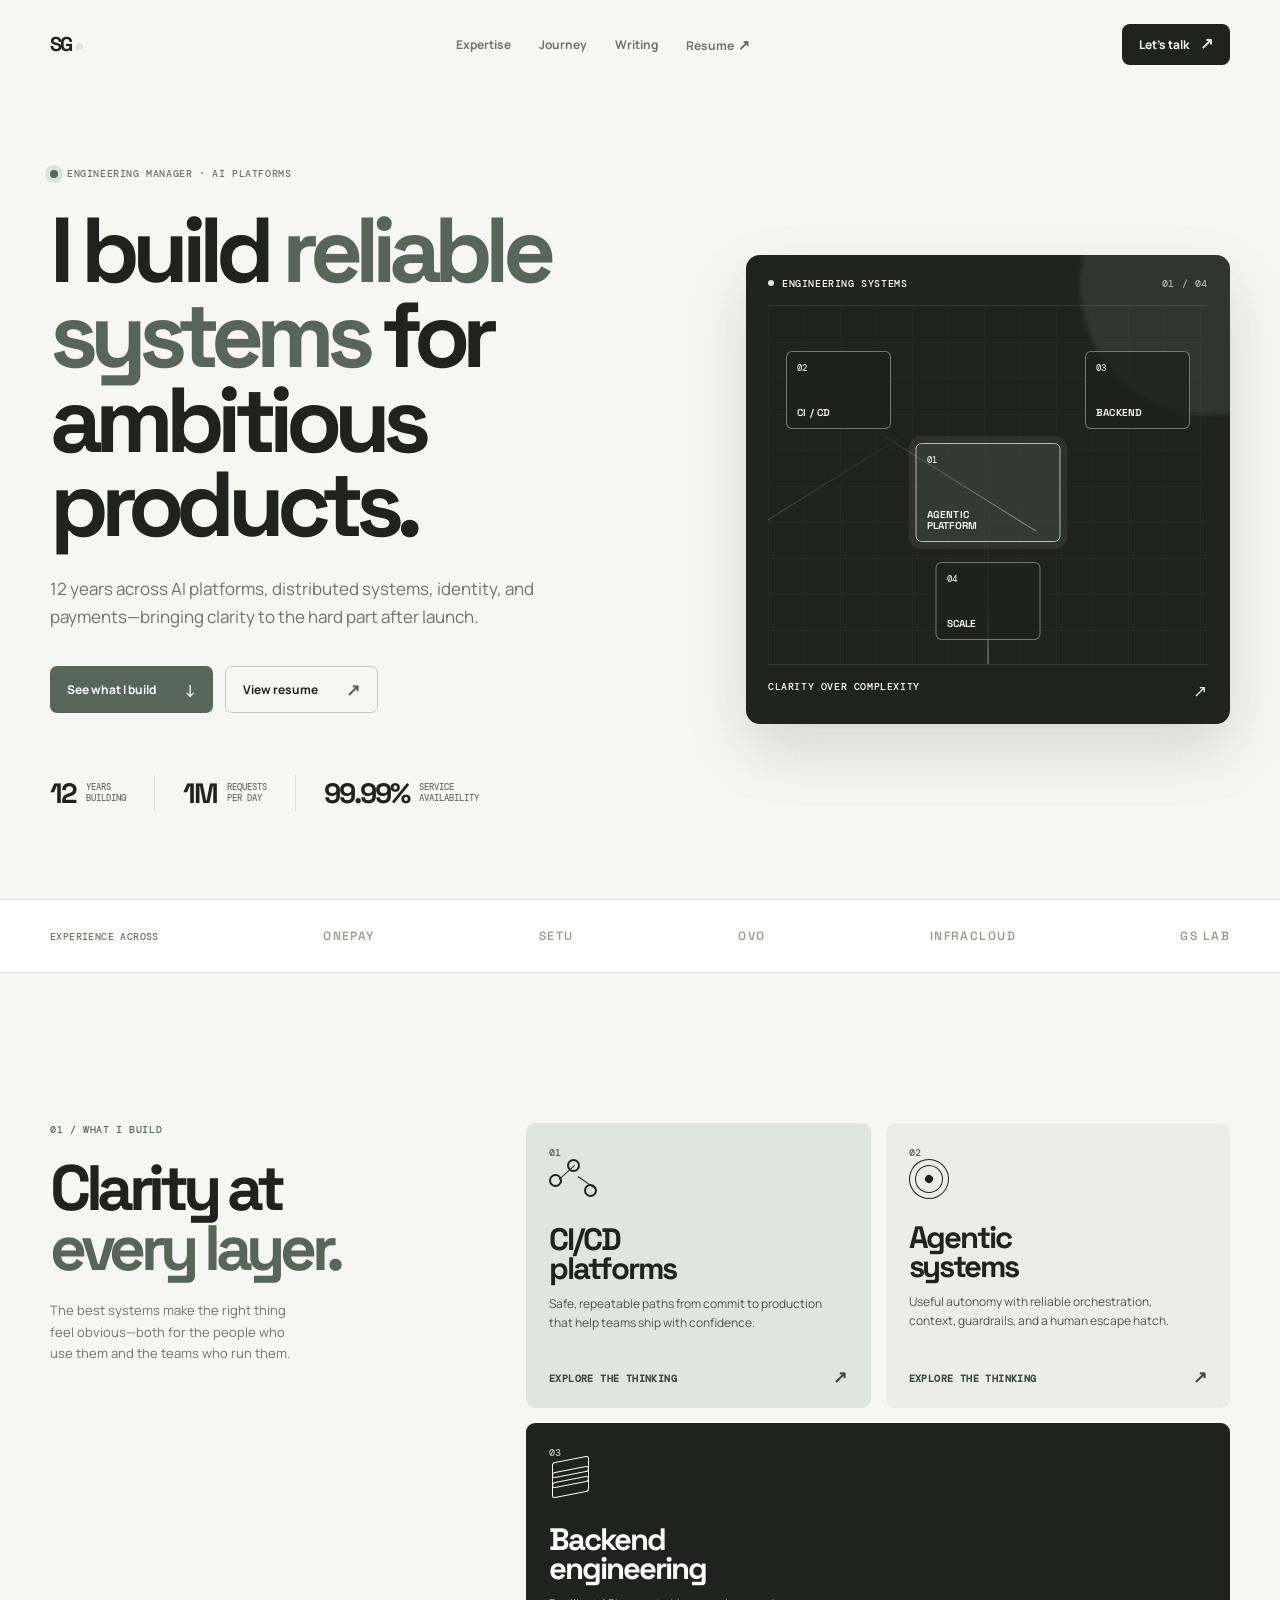
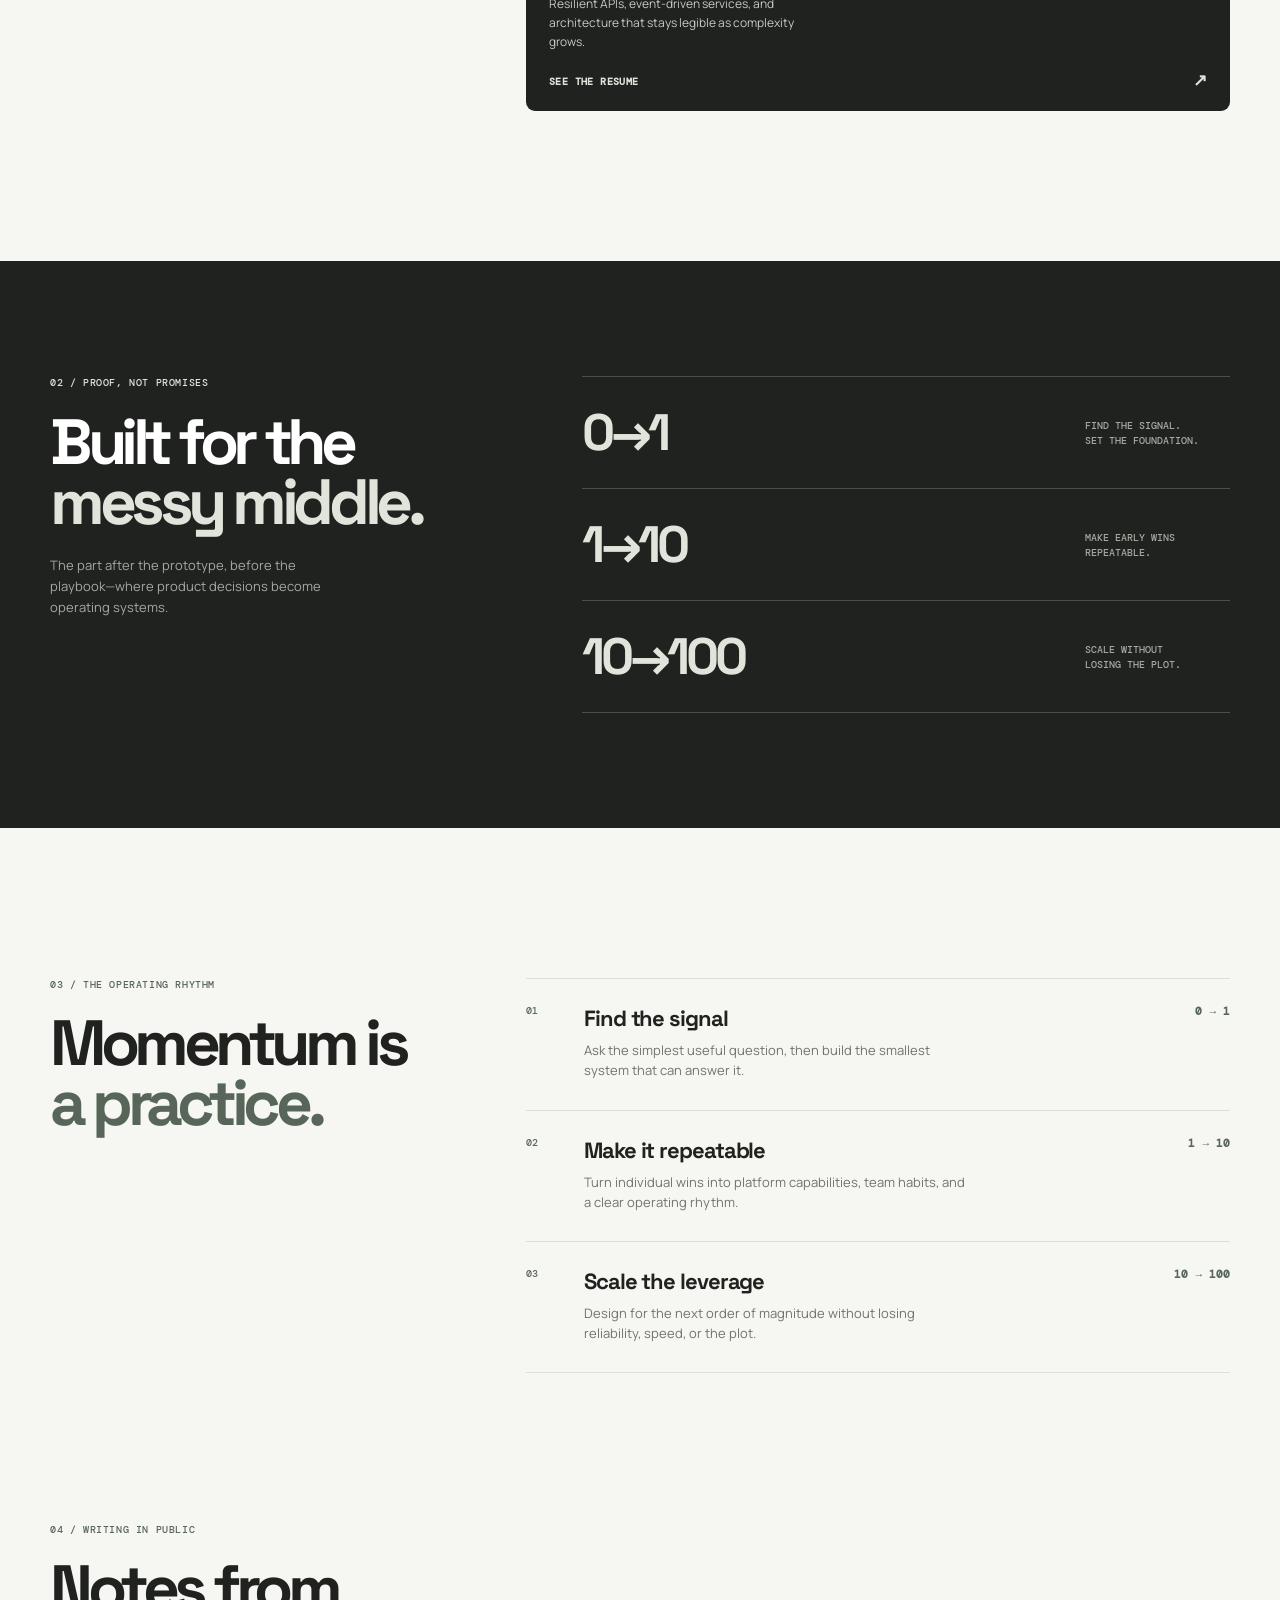
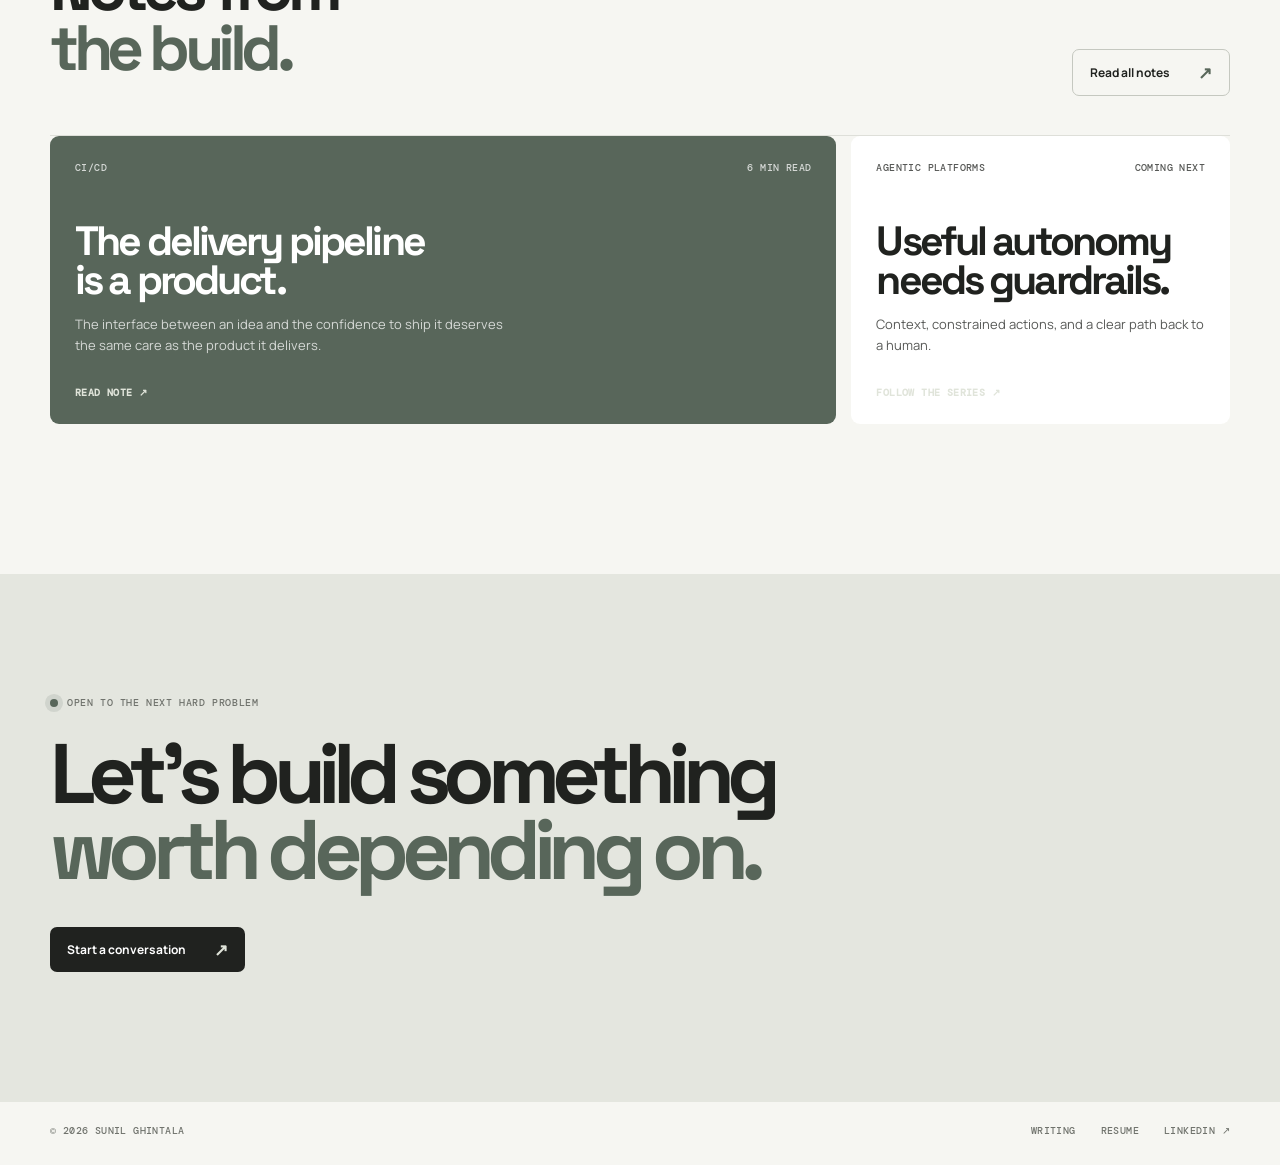
==== commit b24e34e8: "Refine portfolio for mature engineering leadership" ====
--- a/index.html
+++ b/index.html
@@ -47,8 +47,8 @@
       <section class="hero wrap">
         <div class="hero-copy">
           <p class="kicker"><span class="pulse"></span> Engineering Manager · AI Platforms</p>
-          <h1>I build the systems <mark>ambition</mark> depends on.</h1>
-          <p class="hero-lede">From the first line of code to the hundredth customer, I turn complex engineering problems into clear, dependable momentum.</p>
+          <h1>I build <mark>reliable systems</mark> for ambitious products.</h1>
+          <p class="hero-lede">12 years across AI platforms, distributed systems, identity, and payments—bringing clarity to the hard part after launch.</p>
           <div class="hero-actions">
             <a class="button button-primary" href="#expertise">See what I build <span>↓</span></a>
             <a class="button button-ghost" href="assets/Sunil_Ghintala_Resume.pdf" target="_blank" rel="noreferrer">View resume <span>↗</span></a>
@@ -60,7 +60,7 @@
           </div>
         </div>
         <div class="hero-card" aria-label="Engineering systems overview">
-          <div class="hero-card-head"><span class="status"><i></i> Current focus</span><span>01 / 04</span></div>
+          <div class="hero-card-head"><span class="status"><i></i> Engineering systems</span><span>01 / 04</span></div>
           <div class="system-map">
             <div class="map-grid"></div>
             <span class="map-line line-a"></span><span class="map-line line-b"></span><span class="map-line line-c"></span>
@@ -69,7 +69,7 @@
             <div class="map-node node-api"><small>03</small><b>BACKEND</b></div>
             <div class="map-node node-scale"><small>04</small><b>SCALE</b></div>
           </div>
-          <div class="hero-card-foot"><span>Make it useful</span><span class="card-arrow">↗</span></div>
+          <div class="hero-card-foot"><span>Clarity over complexity</span><span class="card-arrow">↗</span></div>
         </div>
       </section>
 
--- a/styles.css
+++ b/styles.css
@@ -1,12 +1,12 @@
 :root {
-  --navy: #111b3a;
-  --blue: #4f6bff;
-  --blue-dark: #2639a5;
-  --lime: #d4f45d;
-  --paper: #f4f7fb;
-  --ink: #111b3a;
-  --muted: #65708b;
-  --line: #dce2ee;
+  --navy: #20221f;
+  --blue: #58665a;
+  --blue-dark: #3e4a41;
+  --lime: #e0e4da;
+  --paper: #f6f6f2;
+  --ink: #20221f;
+  --muted: #70736d;
+  --line: #dedfd9;
   --white: #ffffff;
 }
 
@@ -30,7 +30,7 @@
 
 .hero { min-height: 675px; padding: 79px 0 88px; display: grid; grid-template-columns: 1.12fr .88fr; gap: 80px; align-items: center; }
 .kicker, .eyebrow { display: flex; align-items: center; gap: 9px; margin: 0; font: 500 10px/1.4 "DM Mono", monospace; letter-spacing: .06em; text-transform: uppercase; color: var(--muted); }
-.pulse { width: 8px; height: 8px; background: var(--lime); border-radius: 50%; box-shadow: 0 0 0 5px rgba(212, 244, 93, .23); }
+.pulse { width: 8px; height: 8px; background: var(--blue); border-radius: 50%; box-shadow: 0 0 0 5px rgba(88, 102, 90, .14); }
 .hero h1 { max-width: 720px; margin: 27px 0 28px; font: 700 clamp(54px, 7.2vw, 104px)/.92 "Space Grotesk", sans-serif; letter-spacing: -.085em; }
 .hero h1 mark { display: inline; color: var(--blue); background: none; }
 .hero-lede { max-width: 520px; color: var(--muted); font-size: 17px; line-height: 1.65; margin: 0; }
@@ -41,47 +41,47 @@
 .button-primary { background: var(--blue); color: var(--white); }
 .button-primary span { color: var(--lime); }
 .button-primary:hover { background: var(--blue-dark); }
-.button-ghost { color: var(--ink); border: 1px solid #b8c2d7; background: transparent; }
+.button-ghost { color: var(--ink); border: 1px solid #c5c8c0; background: transparent; }
 .button-ghost span { color: var(--blue); }
-.button-ghost:hover { border-color: var(--blue); background: rgba(79, 107, 255, .05); }
+.button-ghost:hover { border-color: var(--blue); background: rgba(88, 102, 90, .06); }
 .proof-row { display: flex; gap: 0; margin-top: 62px; }
 .proof-row div { display: flex; align-items: center; gap: 10px; border-left: 1px solid var(--line); padding: 0 28px; }
 .proof-row div:first-child { border: 0; padding-left: 0; }
 .proof-row strong { font: 700 28px "Space Grotesk", sans-serif; letter-spacing: -.07em; }
 .proof-row span { color: var(--muted); font: 500 9px/1.3 "DM Mono", monospace; text-transform: uppercase; }
 
-.hero-card { position: relative; min-height: 468px; padding: 22px; overflow: hidden; border-radius: 14px; background: var(--navy); color: var(--white); box-shadow: 0 26px 60px rgba(17, 27, 58, .2); }
-.hero-card::before { content: ""; width: 260px; height: 260px; position: absolute; right: -110px; top: -100px; border-radius: 50%; background: rgba(79, 107, 255, .38); filter: blur(2px); }
-.hero-card-head, .hero-card-foot { position: relative; z-index: 1; display: flex; justify-content: space-between; font: 500 10px "DM Mono", monospace; letter-spacing: .06em; text-transform: uppercase; color: #aeb7d2; }
+.hero-card { position: relative; min-height: 468px; padding: 22px; overflow: hidden; border-radius: 14px; background: var(--navy); color: var(--white); box-shadow: 0 26px 60px rgba(32, 34, 31, .15); }
+.hero-card::before { content: ""; width: 260px; height: 260px; position: absolute; right: -110px; top: -100px; border-radius: 50%; background: rgba(142, 157, 143, .16); filter: blur(2px); }
+.hero-card-head, .hero-card-foot { position: relative; z-index: 1; display: flex; justify-content: space-between; font: 500 10px "DM Mono", monospace; letter-spacing: .06em; text-transform: uppercase; color: #aeb2a9; }
 .status { display: flex; align-items: center; gap: 8px; color: var(--white); }
 .status i { width: 6px; height: 6px; display: block; border-radius: 50%; background: var(--lime); }
 .system-map { position: relative; min-height: 360px; margin: 15px 0; overflow: hidden; border-top: 1px solid rgba(255,255,255,.11); border-bottom: 1px solid rgba(255,255,255,.11); }
 .map-grid { position: absolute; inset: 0; opacity: .25; background-image: linear-gradient(rgba(255,255,255,.09) 1px, transparent 1px), linear-gradient(90deg, rgba(255,255,255,.09) 1px, transparent 1px); background-size: 36px 36px; }
-.map-node { position: absolute; display: flex; flex-direction: column; justify-content: space-between; width: 105px; height: 78px; padding: 10px; border: 1px solid rgba(255,255,255,.38); border-radius: 6px; background: rgba(17,27,58,.76); font: 600 10px/1.1 "Space Grotesk", sans-serif; letter-spacing: .02em; }
+.map-node { position: absolute; display: flex; flex-direction: column; justify-content: space-between; width: 105px; height: 78px; padding: 10px; border: 1px solid rgba(255,255,255,.38); border-radius: 6px; background: rgba(32,34,31,.8); font: 600 10px/1.1 "Space Grotesk", sans-serif; letter-spacing: .02em; }
 .map-node small { font: 500 9px "DM Mono", monospace; color: var(--lime); }.map-node b { font-weight: 600; }
-.node-core { left: 50%; top: 137px; width: 145px; height: 99px; transform: translateX(-50%); border-color: var(--lime); box-shadow: 0 0 0 7px rgba(212,244,93,.08); background: rgba(79,107,255,.35); }
+.node-core { left: 50%; top: 137px; width: 145px; height: 99px; transform: translateX(-50%); border-color: #b7c2b5; box-shadow: 0 0 0 7px rgba(224,228,218,.08); background: rgba(88,102,90,.35); }
 .node-ci { left: 18px; top: 45px; }.node-api { right: 18px; top: 45px; }.node-scale { left: 50%; bottom: 24px; transform: translateX(-50%); }
 .map-line { position: absolute; display: block; height: 1px; background: linear-gradient(90deg, transparent, var(--lime)); transform-origin: left center; opacity: .75; }
 .line-a { width: 190px; left: 107px; top: 124px; transform: rotate(32deg); }.line-b { width: 190px; right: 107px; top: 124px; transform: rotate(148deg); background: linear-gradient(90deg, transparent, var(--blue)); }.line-c { width: 145px; left: 50%; top: 236px; transform: rotate(90deg); background: linear-gradient(90deg, transparent, var(--lime)); }
 .hero-card-foot { color: var(--white); }.card-arrow { color: var(--lime); font-size: 17px; }
 
 .experience-strip { border-top: 1px solid var(--line); border-bottom: 1px solid var(--line); background: var(--white); }
-.strip-inner { min-height: 72px; display: flex; align-items: center; justify-content: space-between; gap: 20px; color: #99a4bb; font: 600 12px "Space Grotesk", sans-serif; letter-spacing: .12em; }
+.strip-inner { min-height: 72px; display: flex; align-items: center; justify-content: space-between; gap: 20px; color: #9a9d96; font: 600 12px "Space Grotesk", sans-serif; letter-spacing: .12em; }
 .strip-label { color: var(--muted); font: 500 10px "DM Mono", monospace; letter-spacing: .04em; text-transform: uppercase; }
 
 .section { padding: 150px 0; }
 .expertise-section { display: grid; grid-template-columns: .72fr 1.28fr; gap: 80px; }
 .eyebrow { color: var(--blue); }.section-intro h2, .writing-head h2 { margin: 22px 0 22px; font: 700 clamp(42px, 5vw, 68px)/.93 "Space Grotesk", sans-serif; letter-spacing: -.085em; }.section-intro h2 em, .writing-head h2 em { color: var(--blue); font-style: normal; }.intro-note { max-width: 260px; margin: 0; color: var(--muted); font-size: 13px; line-height: 1.65; }
-.expertise-grid { display: grid; grid-template-columns: repeat(2, 1fr); gap: 15px; }.expertise-card { min-height: 285px; display: flex; flex-direction: column; padding: 23px; border-radius: 9px; }.expertise-card:nth-child(3) { grid-column: span 2; min-height: 240px; }.card-index { font: 500 10px "DM Mono", monospace; opacity: .7; }.expertise-card h3 { margin: 24px 0 12px; font: 700 31px/.94 "Space Grotesk", sans-serif; letter-spacing: -.065em; }.expertise-card p { max-width: 275px; margin: 0; font-size: 12px; line-height: 1.55; opacity: .75; }.expertise-card a { display: flex; justify-content: space-between; margin-top: auto; padding-top: 24px; font: 600 10px "DM Mono", monospace; text-transform: uppercase; letter-spacing: .04em; }.expertise-card a span { font-size: 17px; line-height: .6; }.card-blue { background: var(--blue); color: var(--white); }.card-blue a { color: var(--lime); }.card-lime { background: var(--lime); color: var(--navy); }.card-lime a { color: var(--blue-dark); }.card-dark { background: var(--navy); color: var(--white); }.card-dark a { color: var(--lime); }
+.expertise-grid { display: grid; grid-template-columns: repeat(2, 1fr); gap: 15px; }.expertise-card { min-height: 285px; display: flex; flex-direction: column; padding: 23px; border-radius: 9px; }.expertise-card:nth-child(3) { grid-column: span 2; min-height: 240px; }.card-index { font: 500 10px "DM Mono", monospace; opacity: .7; }.expertise-card h3 { margin: 24px 0 12px; font: 700 31px/.94 "Space Grotesk", sans-serif; letter-spacing: -.065em; }.expertise-card p { max-width: 275px; margin: 0; font-size: 12px; line-height: 1.55; opacity: .75; }.expertise-card a { display: flex; justify-content: space-between; margin-top: auto; padding-top: 24px; font: 600 10px "DM Mono", monospace; text-transform: uppercase; letter-spacing: .04em; }.expertise-card a span { font-size: 17px; line-height: .6; }.card-blue { background: #dfe5df; color: var(--ink); }.card-blue a { color: var(--blue-dark); }.card-lime { background: #ebede6; color: var(--ink); }.card-lime a { color: var(--blue-dark); }.card-dark { background: var(--navy); color: var(--white); }.card-dark a { color: var(--lime); }
 .icon { position: relative; width: 48px; height: 42px; }.icon i { position: absolute; display: block; }.icon-flow i { width: 13px; height: 13px; border: 2px solid currentColor; border-radius: 50%; }.icon-flow i:nth-child(1){left:0;top:15px}.icon-flow i:nth-child(2){left:18px;top:0}.icon-flow i:nth-child(3){left:35px;top:25px}.icon-flow:before,.icon-flow:after{content:"";position:absolute;width:21px;height:1px;background:currentColor;transform-origin:left}.icon-flow:before{left:10px;top:20px;transform:rotate(-42deg)}.icon-flow:after{left:29px;top:17px;transform:rotate(35deg)}.icon-orbit{border:1px solid currentColor;border-radius:50%;width:40px;height:40px;transform:rotate(-25deg)}.icon-orbit:before,.icon-orbit:after{content:"";position:absolute;inset:5px;border:1px solid currentColor;border-radius:50%;transform:rotate(60deg)}.icon-orbit:after{inset:15px;background:currentColor;border:0}.icon-stack i{left:3px;width:37px;height:16px;border:1px solid currentColor;border-radius:3px;transform:skewY(-11deg)}.icon-stack i:nth-child(1){top:0}.icon-stack i:nth-child(2){top:10px}.icon-stack i:nth-child(3){top:20px}
 
-.signal-section { padding: 115px 0; background: var(--navy); color: var(--white); }.signal-inner { display: grid; grid-template-columns: .8fr 1.2fr; gap: 100px; }.eyebrow-light { color: var(--lime); }.signal-copy h2 { margin: 23px 0; font: 700 clamp(44px, 5vw, 68px)/.93 "Space Grotesk", sans-serif; letter-spacing: -.085em; }.signal-copy h2 em { color: var(--lime); font-style: normal; }.signal-copy>p:last-child { max-width: 280px; color: #9aa8c8; font-size: 13px; line-height: 1.6; }.signal-stats { border-top: 1px solid rgba(255,255,255,.2); }.signal-stats div { display: flex; align-items: center; justify-content: space-between; padding: 23px 0; border-bottom: 1px solid rgba(255,255,255,.2); }.signal-stats strong { color: var(--lime); font: 700 clamp(34px, 4vw, 55px) "Space Grotesk", sans-serif; letter-spacing: -.08em; }.signal-stats span { width: 145px; color: #9aa8c8; font: 500 10px/1.5 "DM Mono", monospace; text-transform: uppercase; }
+.signal-section { padding: 115px 0; background: var(--navy); color: var(--white); }.signal-inner { display: grid; grid-template-columns: .8fr 1.2fr; gap: 100px; }.eyebrow-light { color: var(--lime); }.signal-copy h2 { margin: 23px 0; font: 700 clamp(44px, 5vw, 68px)/.93 "Space Grotesk", sans-serif; letter-spacing: -.085em; }.signal-copy h2 em { color: var(--lime); font-style: normal; }.signal-copy>p:last-child { max-width: 280px; color: #a4aaa0; font-size: 13px; line-height: 1.6; }.signal-stats { border-top: 1px solid rgba(255,255,255,.2); }.signal-stats div { display: flex; align-items: center; justify-content: space-between; padding: 23px 0; border-bottom: 1px solid rgba(255,255,255,.2); }.signal-stats strong { color: var(--lime); font: 700 clamp(34px, 4vw, 55px) "Space Grotesk", sans-serif; letter-spacing: -.08em; }.signal-stats span { width: 145px; color: #a4aaa0; font: 500 10px/1.5 "DM Mono", monospace; text-transform: uppercase; }
 
 .journey-section { display: grid; grid-template-columns: .72fr 1.28fr; gap: 80px; }.journey-list { border-top: 1px solid var(--line); }.journey-list article { display: grid; grid-template-columns: 42px 1fr 80px; align-items: start; gap: 16px; padding: 25px 0 29px; border-bottom: 1px solid var(--line); }.journey-list article>span { color: var(--blue); font: 500 10px "DM Mono", monospace; }.journey-list h3 { margin: 0 0 8px; font: 700 22px "Space Grotesk", sans-serif; letter-spacing: -.05em; }.journey-list p { margin: 0; max-width: 390px; color: var(--muted); font-size: 13px; line-height: 1.55; }.journey-list b { justify-self: end; color: var(--blue); font: 600 11px "DM Mono", monospace; }
 
 .writing-section { padding: 0 0 150px; }.writing-head { display: flex; align-items: end; justify-content: space-between; border-bottom: 1px solid var(--line); padding-bottom: 35px; }.writing-head .button { margin-bottom: 4px; }.writing-grid { display: grid; grid-template-columns: 1.35fr .65fr; gap: 15px; }.writing-card { display: flex; flex-direction: column; min-height: 285px; padding: 25px; background: var(--white); border-radius: 9px; transition: transform .2s ease, box-shadow .2s ease; }.writing-card:hover { transform: translateY(-4px); box-shadow: 0 15px 35px rgba(17, 27, 58, .1); }.featured-writing { background: var(--blue); color: var(--white); }.writing-meta { display: flex; justify-content: space-between; font: 500 10px "DM Mono", monospace; letter-spacing: .04em; text-transform: uppercase; opacity: .75; }.writing-card h3 { margin: 48px 0 14px; font: 700 clamp(28px, 3.2vw, 44px)/.95 "Space Grotesk", sans-serif; letter-spacing: -.07em; }.writing-card p { max-width: 430px; margin: 0; font-size: 13px; line-height: 1.6; opacity: .75; }.writing-link { margin-top: auto; padding-top: 30px; color: var(--lime); font: 600 10px "DM Mono", monospace; text-transform: uppercase; letter-spacing: .04em; }
 
-.closing-section { padding: 122px 0 130px; background: var(--lime); }.closing-inner h2 { max-width: 820px; margin: 26px 0 38px; font: 700 clamp(48px, 6.6vw, 92px)/.91 "Space Grotesk", sans-serif; letter-spacing: -.09em; }.closing-inner h2 em { color: var(--blue); font-style: normal; }.closing-inner .button-primary { background: var(--navy); }.closing-inner .button-primary:hover { background: var(--blue-dark); }
+.closing-section { padding: 122px 0 130px; background: #e4e6df; }.closing-inner h2 { max-width: 820px; margin: 26px 0 38px; font: 700 clamp(48px, 6.6vw, 92px)/.91 "Space Grotesk", sans-serif; letter-spacing: -.09em; }.closing-inner h2 em { color: var(--blue); font-style: normal; }.closing-inner .button-primary { background: var(--navy); }.closing-inner .button-primary:hover { background: var(--blue-dark); }
 .site-footer { display: flex; justify-content: space-between; padding: 22px 0 28px; color: var(--muted); font: 500 10px "DM Mono", monospace; letter-spacing: .04em; text-transform: uppercase; }.footer-links { display: flex; gap: 25px; }.footer-links a:hover { color: var(--blue); }
 
 @media (max-width: 800px) { .wrap { width: min(100% - 40px, 1180px); }.site-header { height: 76px; }.site-header nav { display: none; }.header-cta { padding: 10px 13px; }.hero { min-height: auto; padding: 78px 0 80px; grid-template-columns: 1fr; gap: 55px; }.hero h1 { font-size: clamp(53px, 14vw, 90px); }.hero-card { min-height: 420px; }.experience-strip .strip-inner { flex-wrap: wrap; justify-content: flex-start; padding: 19px 0; gap: 14px 22px; }.strip-label { width: 100%; }.section { padding: 95px 0; }.expertise-section,.journey-section,.signal-inner { grid-template-columns: 1fr; gap: 42px; }.expertise-grid { gap: 10px; }.expertise-card:nth-child(3) { grid-column: span 2; }.signal-section { padding: 90px 0; }.writing-section { padding-bottom: 95px; }.writing-grid { grid-template-columns: 1fr; }.writing-card { min-height: 265px; }.closing-section { padding: 90px 0; }.site-footer { gap: 24px; flex-wrap: wrap; } }
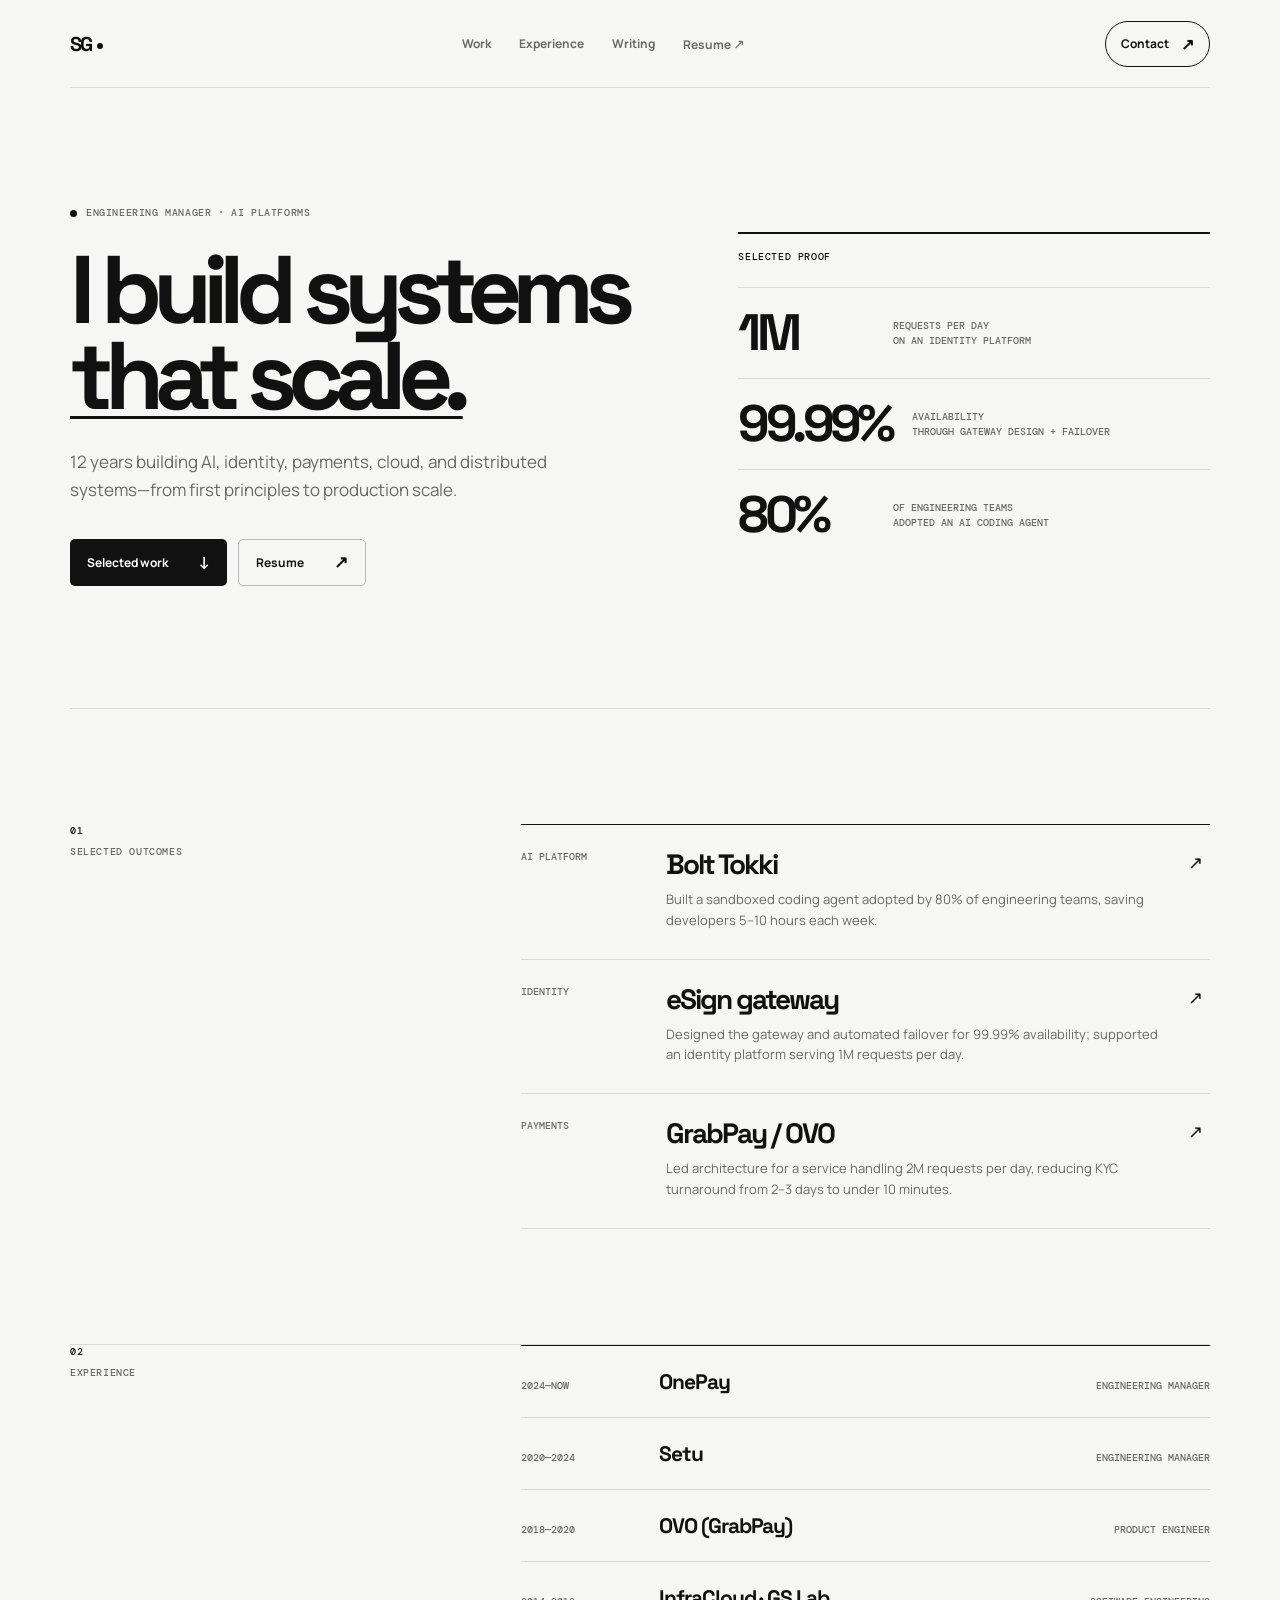
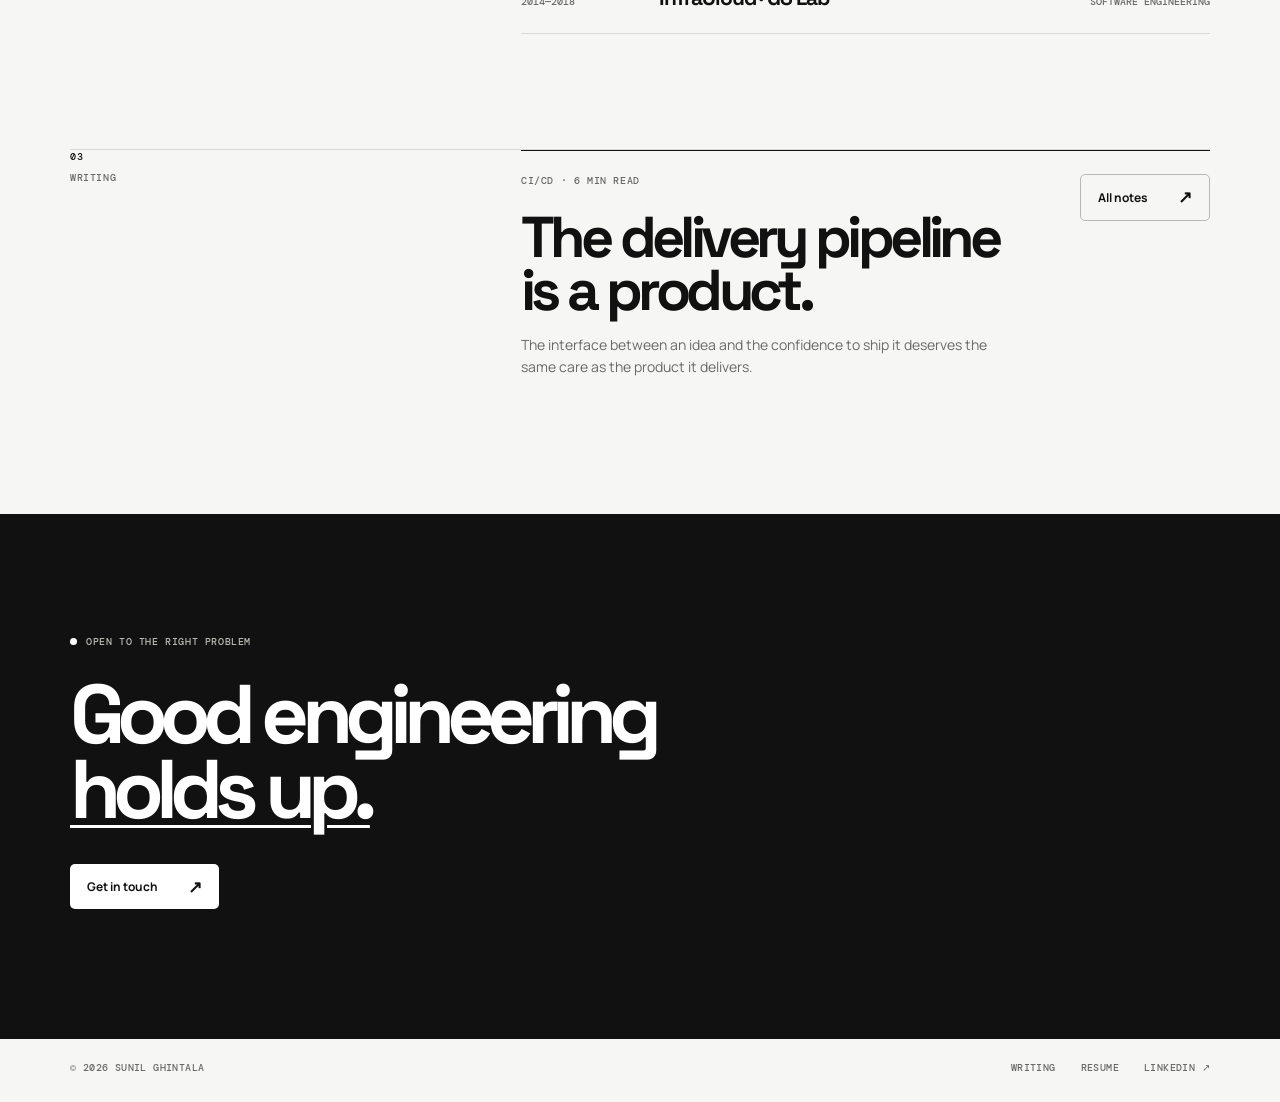
==== commit 8f9c64fd: "Simplify profile to monochrome executive presentation" ====
--- a/index.html
+++ b/index.html
@@ -3,98 +3,50 @@
   <head>
     <meta charset="UTF-8" />
     <meta name="viewport" content="width=device-width, initial-scale=1.0" />
-    <meta name="description" content="Sunil Ghintala is an Engineering Manager building AI and agentic platforms, CI/CD systems, and scalable backend infrastructure." />
+    <meta name="description" content="Sunil Ghintala is an Engineering Manager building AI platforms, CI/CD systems, distributed systems, and reliable backend infrastructure." />
     <meta name="robots" content="index, follow" />
     <link rel="canonical" href="https://sghintala.github.io/" />
     <meta property="og:type" content="website" />
     <meta property="og:url" content="https://sghintala.github.io/" />
-    <meta property="og:title" content="Sunil Ghintala | Engineering Manager — AI Platforms, CI/CD & Backend Systems" />
-    <meta property="og:description" content="Engineering Manager building AI and agentic platforms, CI/CD systems, and scalable backend infrastructure." />
+    <meta property="og:title" content="Sunil Ghintala — Engineering Manager" />
+    <meta property="og:description" content="Engineering Manager building AI platforms, CI/CD systems, distributed systems, and reliable backend infrastructure." />
     <meta name="twitter:card" content="summary" />
-    <meta name="twitter:title" content="Sunil Ghintala | Engineering Manager — AI Platforms, CI/CD & Backend Systems" />
-    <meta name="twitter:description" content="Engineering Manager building AI and agentic platforms, CI/CD systems, and scalable backend infrastructure." />
-    <title>Sunil Ghintala | Engineering Manager — AI Platforms, CI/CD & Backend Systems</title>
+    <meta name="twitter:title" content="Sunil Ghintala — Engineering Manager" />
+    <meta name="twitter:description" content="Engineering Manager building AI platforms, CI/CD systems, distributed systems, and reliable backend infrastructure." />
+    <title>Sunil Ghintala — Engineering Manager</title>
     <link rel="preconnect" href="https://fonts.googleapis.com" />
     <link rel="preconnect" href="https://fonts.gstatic.com" crossorigin />
     <link href="https://fonts.googleapis.com/css2?family=DM+Mono:wght@400;500&family=Manrope:wght@400;500;600;700;800&family=Space+Grotesk:wght@500;600;700&display=swap" rel="stylesheet" />
-    <link rel="stylesheet" href="styles.css" />
+    <link rel="stylesheet" href="styles.css?v=4" />
     <script type="application/ld+json">
-      {
-        "@context": "https://schema.org",
-        "@type": "Person",
-        "name": "Sunil Ghintala",
-        "url": "https://sghintala.github.io/",
-        "jobTitle": "Engineering Manager",
-        "description": "Engineering Manager building AI and agentic platforms, CI/CD systems, and scalable backend infrastructure.",
-        "knowsAbout": ["Agentic AI Platforms", "CI/CD", "Backend Engineering", "Distributed Systems", "Cloud Reliability"],
-        "sameAs": ["https://www.linkedin.com/in/sunil-ghintala/", "https://github.com/sghintala"]
-      }
+      {"@context":"https://schema.org","@type":"Person","name":"Sunil Ghintala","url":"https://sghintala.github.io/","jobTitle":"Engineering Manager","description":"Engineering Manager building AI platforms, CI/CD systems, distributed systems, and reliable backend infrastructure.","knowsAbout":["Agentic AI Platforms","CI/CD","Backend Engineering","Distributed Systems","Cloud Reliability"],"sameAs":["https://www.linkedin.com/in/sunil-ghintala/","https://github.com/sghintala"]}
     </script>
   </head>
   <body>
     <header class="site-header wrap">
       <a class="logo" href="#top" aria-label="Sunil Ghintala home"><span>SG</span><i></i></a>
-      <nav aria-label="Primary navigation">
-        <a href="#expertise">Expertise</a>
-        <a href="#journey">Journey</a>
-        <a href="blog/">Writing</a>
-        <a href="assets/Sunil_Ghintala_Resume.pdf" target="_blank" rel="noreferrer">Resume <b>↗</b></a>
-      </nav>
-      <a class="header-cta" href="https://www.linkedin.com/in/sunil-ghintala/" target="_blank" rel="noreferrer">Let’s talk <span>↗</span></a>
+      <nav aria-label="Primary navigation"><a href="#work">Work</a><a href="#experience">Experience</a><a href="blog/">Writing</a><a href="assets/Sunil_Ghintala_Resume.pdf" target="_blank" rel="noreferrer">Resume <b>↗</b></a></nav>
+      <a class="header-cta" href="https://www.linkedin.com/in/sunil-ghintala/" target="_blank" rel="noreferrer">Contact <span>↗</span></a>
     </header>
 
     <main id="top">
       <section class="hero wrap">
         <div class="hero-copy">
           <p class="kicker"><span class="pulse"></span> Engineering Manager · AI Platforms</p>
-          <h1>I build <mark>reliable systems</mark> for ambitious products.</h1>
-          <p class="hero-lede">12 years across AI platforms, distributed systems, identity, and payments—bringing clarity to the hard part after launch.</p>
-          <div class="hero-actions">
-            <a class="button button-primary" href="#expertise">See what I build <span>↓</span></a>
-            <a class="button button-ghost" href="assets/Sunil_Ghintala_Resume.pdf" target="_blank" rel="noreferrer">View resume <span>↗</span></a>
-          </div>
-          <div class="proof-row" aria-label="Career highlights">
-            <div><strong>12</strong><span>years<br />building</span></div>
-            <div><strong>1M</strong><span>requests<br />per day</span></div>
-            <div><strong>99.99%</strong><span>service<br />availability</span></div>
-          </div>
+          <h1>I build systems<br /><em>that scale.</em></h1>
+          <p class="hero-lede">12 years building AI, identity, payments, cloud, and distributed systems—from first principles to production scale.</p>
+          <div class="hero-actions"><a class="button button-primary" href="#work">Selected work <span>↓</span></a><a class="button button-ghost" href="assets/Sunil_Ghintala_Resume.pdf" target="_blank" rel="noreferrer">Resume <span>↗</span></a></div>
         </div>
-        <div class="hero-card" aria-label="Engineering systems overview">
-          <div class="hero-card-head"><span class="status"><i></i> Engineering systems</span><span>01 / 04</span></div>
-          <div class="system-map">
-            <div class="map-grid"></div>
-            <span class="map-line line-a"></span><span class="map-line line-b"></span><span class="map-line line-c"></span>
-            <div class="map-node node-core"><small>01</small><b>AGENTIC<br />PLATFORM</b></div>
-            <div class="map-node node-ci"><small>02</small><b>CI / CD</b></div>
-            <div class="map-node node-api"><small>03</small><b>BACKEND</b></div>
-            <div class="map-node node-scale"><small>04</small><b>SCALE</b></div>
-          </div>
-          <div class="hero-card-foot"><span>Clarity over complexity</span><span class="card-arrow">↗</span></div>
-        </div>
+        <aside class="hero-proof" aria-label="Selected proof points"><p class="eyebrow">Selected proof</p><div class="proof-item"><strong>1M</strong><span>requests per day<br />on an identity platform</span></div><div class="proof-item"><strong>99.99%</strong><span>availability<br />through gateway design + failover</span></div><div class="proof-item"><strong>80%</strong><span>of engineering teams<br />adopted an AI coding agent</span></div></aside>
       </section>
 
-      <section class="experience-strip">
-        <div class="wrap strip-inner"><span class="strip-label">Experience across</span><span>ONEPAY</span><span>SETU</span><span>OVO</span><span>INFRACLOUD</span><span>GS LAB</span></div>
-      </section>
+      <section class="rule-section wrap" id="work"><div class="section-label"><span>01</span><span>Selected outcomes</span></div><div class="outcome-list"><article><span class="outcome-type">AI platform</span><div><h2>Bolt Tokki</h2><p>Built a sandboxed coding agent adopted by 80% of engineering teams, saving developers 5–10 hours each week.</p></div><span class="outcome-arrow">↗</span></article><article><span class="outcome-type">Identity</span><div><h2>eSign gateway</h2><p>Designed the gateway and automated failover for 99.99% availability; supported an identity platform serving 1M requests per day.</p></div><span class="outcome-arrow">↗</span></article><article><span class="outcome-type">Payments</span><div><h2>GrabPay / OVO</h2><p>Led architecture for a service handling 2M requests per day, reducing KYC turnaround from 2–3 days to under 10 minutes.</p></div><span class="outcome-arrow">↗</span></article></div></section>
 
-      <section class="section wrap expertise-section" id="expertise">
-        <div class="section-intro"><p class="eyebrow">01 / What I build</p><h2>Clarity at<br /><em>every layer.</em></h2><p class="intro-note">The best systems make the right thing feel obvious—both for the people who use them and the teams who run them.</p></div>
-        <div class="expertise-grid">
-          <article class="expertise-card card-blue"><span class="card-index">01</span><div class="icon icon-flow"><i></i><i></i><i></i></div><h3>CI/CD<br />platforms</h3><p>Safe, repeatable paths from commit to production that help teams ship with confidence.</p><a href="blog/">Explore the thinking <span>↗</span></a></article>
-          <article class="expertise-card card-lime"><span class="card-index">02</span><div class="icon icon-orbit"><i></i><i></i><i></i></div><h3>Agentic<br />systems</h3><p>Useful autonomy with reliable orchestration, context, guardrails, and a human escape hatch.</p><a href="blog/">Explore the thinking <span>↗</span></a></article>
-          <article class="expertise-card card-dark"><span class="card-index">03</span><div class="icon icon-stack"><i></i><i></i><i></i></div><h3>Backend<br />engineering</h3><p>Resilient APIs, event-driven services, and architecture that stays legible as complexity grows.</p><a href="assets/Sunil_Ghintala_Resume.pdf" target="_blank" rel="noreferrer">See the resume <span>↗</span></a></article>
-        </div>
-      </section>
+      <section class="experience-section wrap" id="experience"><div class="section-label"><span>02</span><span>Experience</span></div><div class="experience-list"><div><span>2024—Now</span><strong>OnePay</strong><em>Engineering Manager</em></div><div><span>2020—2024</span><strong>Setu</strong><em>Engineering Manager</em></div><div><span>2018—2020</span><strong>OVO (GrabPay)</strong><em>Product Engineer</em></div><div><span>2014—2018</span><strong>InfraCloud · GS Lab</strong><em>Software Engineering</em></div></div></section>
 
-      <section class="signal-section">
-        <div class="wrap signal-inner"><div class="signal-copy"><p class="eyebrow eyebrow-light">02 / Proof, not promises</p><h2>Built for the<br /><em>messy middle.</em></h2><p>The part after the prototype, before the playbook—where product decisions become operating systems.</p></div><div class="signal-stats"><div><strong>0→1</strong><span>Find the signal.<br />Set the foundation.</span></div><div><strong>1→10</strong><span>Make early wins<br />repeatable.</span></div><div><strong>10→100</strong><span>Scale without<br />losing the plot.</span></div></div></div>
-      </section>
+      <section class="writing-section wrap" id="writing"><div class="section-label"><span>03</span><span>Writing</span></div><div class="writing-row"><div><p class="eyebrow">CI/CD · 6 min read</p><h2><a href="blog/delivery-pipeline-is-a-product.html">The delivery pipeline<br />is a product.</a></h2><p>The interface between an idea and the confidence to ship it deserves the same care as the product it delivers.</p></div><a class="button button-ghost" href="blog/">All notes <span>↗</span></a></div></section>
 
-      <section class="section wrap journey-section" id="journey"><div class="section-intro"><p class="eyebrow">03 / The operating rhythm</p><h2>Momentum is<br /><em>a practice.</em></h2></div><div class="journey-list"><article><span>01</span><div><h3>Find the signal</h3><p>Ask the simplest useful question, then build the smallest system that can answer it.</p></div><b>0 → 1</b></article><article><span>02</span><div><h3>Make it repeatable</h3><p>Turn individual wins into platform capabilities, team habits, and a clear operating rhythm.</p></div><b>1 → 10</b></article><article><span>03</span><div><h3>Scale the leverage</h3><p>Design for the next order of magnitude without losing reliability, speed, or the plot.</p></div><b>10 → 100</b></article></div></section>
-
-      <section class="writing-section wrap" id="writing"><div class="writing-head"><div><p class="eyebrow">04 / Writing in public</p><h2>Notes from<br /><em>the build.</em></h2></div><a class="button button-ghost" href="blog/">Read all notes <span>↗</span></a></div><div class="writing-grid"><a class="writing-card featured-writing" href="blog/delivery-pipeline-is-a-product.html"><div class="writing-meta"><span>CI/CD</span><span>6 min read</span></div><h3>The delivery pipeline<br />is a product.</h3><p>The interface between an idea and the confidence to ship it deserves the same care as the product it delivers.</p><span class="writing-link">Read note ↗</span></a><a class="writing-card" href="blog/"><div class="writing-meta"><span>Agentic platforms</span><span>Coming next</span></div><h3>Useful autonomy<br />needs guardrails.</h3><p>Context, constrained actions, and a clear path back to a human.</p><span class="writing-link">Follow the series ↗</span></a></div></section>
-
-      <section class="closing-section"><div class="wrap closing-inner"><p class="kicker"><span class="pulse"></span> Open to the next hard problem</p><h2>Let’s build something<br /><em>worth depending on.</em></h2><a class="button button-primary" href="https://www.linkedin.com/in/sunil-ghintala/" target="_blank" rel="noreferrer">Start a conversation <span>↗</span></a></div></section>
+      <section class="closing-section"><div class="wrap"><p class="kicker"><span class="pulse"></span> Open to the right problem</p><h2>Good engineering<br /><em>holds up.</em></h2><a class="button button-primary" href="https://www.linkedin.com/in/sunil-ghintala/" target="_blank" rel="noreferrer">Get in touch <span>↗</span></a></div></section>
     </main>
     <footer class="site-footer wrap"><span>© <span id="year"></span> Sunil Ghintala</span><span class="footer-links"><a href="blog/">Writing</a><a href="assets/Sunil_Ghintala_Resume.pdf" target="_blank" rel="noreferrer">Resume</a><a href="https://www.linkedin.com/in/sunil-ghintala/" target="_blank" rel="noreferrer">LinkedIn ↗</a></span></footer>
     <script>document.getElementById('year').textContent = new Date().getFullYear();</script>
--- a/styles.css
+++ b/styles.css
@@ -1,88 +1,24 @@
-:root {
-  --navy: #20221f;
-  --blue: #58665a;
-  --blue-dark: #3e4a41;
-  --lime: #e0e4da;
-  --paper: #f6f6f2;
-  --ink: #20221f;
-  --muted: #70736d;
-  --line: #dedfd9;
-  --white: #ffffff;
-}
-
-* { box-sizing: border-box; }
-html { scroll-behavior: smooth; }
-body { margin: 0; background: var(--paper); color: var(--ink); font-family: Manrope, Arial, sans-serif; }
-a { color: inherit; text-decoration: none; }
-.wrap { width: min(1180px, calc(100% - 64px)); margin-inline: auto; }
-
-.site-header { height: 88px; display: flex; align-items: center; justify-content: space-between; gap: 24px; }
-.logo { display: inline-flex; align-items: center; gap: 5px; font-family: "Space Grotesk", sans-serif; font-size: 20px; font-weight: 700; letter-spacing: -.08em; }
-.logo span { letter-spacing: -.09em; }
-.logo i { width: 7px; height: 7px; display: block; background: var(--lime); border-radius: 50%; margin-top: 4px; }
-nav { display: flex; align-items: center; gap: 28px; font-size: 12px; font-weight: 700; color: var(--muted); }
-nav a { transition: color .2s ease; }
-nav a:hover { color: var(--ink); }
-nav b { color: var(--blue); font-size: 14px; margin-left: 2px; }
-.header-cta { display: inline-flex; align-items: center; gap: 11px; background: var(--navy); color: var(--white); padding: 12px 17px; border-radius: 8px; font-size: 12px; font-weight: 700; transition: transform .2s ease, background .2s ease; }
-.header-cta span { color: var(--lime); font-size: 16px; line-height: .7; }
-.header-cta:hover { transform: translateY(-2px); background: var(--blue-dark); }
-
-.hero { min-height: 675px; padding: 79px 0 88px; display: grid; grid-template-columns: 1.12fr .88fr; gap: 80px; align-items: center; }
-.kicker, .eyebrow { display: flex; align-items: center; gap: 9px; margin: 0; font: 500 10px/1.4 "DM Mono", monospace; letter-spacing: .06em; text-transform: uppercase; color: var(--muted); }
-.pulse { width: 8px; height: 8px; background: var(--blue); border-radius: 50%; box-shadow: 0 0 0 5px rgba(88, 102, 90, .14); }
-.hero h1 { max-width: 720px; margin: 27px 0 28px; font: 700 clamp(54px, 7.2vw, 104px)/.92 "Space Grotesk", sans-serif; letter-spacing: -.085em; }
-.hero h1 mark { display: inline; color: var(--blue); background: none; }
-.hero-lede { max-width: 520px; color: var(--muted); font-size: 17px; line-height: 1.65; margin: 0; }
-.hero-actions { display: flex; flex-wrap: wrap; gap: 12px; margin-top: 35px; }
-.button { display: inline-flex; align-items: center; justify-content: space-between; gap: 28px; padding: 14px 17px; border-radius: 7px; font-size: 12px; font-weight: 700; transition: transform .2s ease, background .2s ease, border-color .2s ease; }
-.button span { font-size: 17px; line-height: .7; }
-.button:hover { transform: translateY(-2px); }
-.button-primary { background: var(--blue); color: var(--white); }
-.button-primary span { color: var(--lime); }
-.button-primary:hover { background: var(--blue-dark); }
-.button-ghost { color: var(--ink); border: 1px solid #c5c8c0; background: transparent; }
-.button-ghost span { color: var(--blue); }
-.button-ghost:hover { border-color: var(--blue); background: rgba(88, 102, 90, .06); }
-.proof-row { display: flex; gap: 0; margin-top: 62px; }
-.proof-row div { display: flex; align-items: center; gap: 10px; border-left: 1px solid var(--line); padding: 0 28px; }
-.proof-row div:first-child { border: 0; padding-left: 0; }
-.proof-row strong { font: 700 28px "Space Grotesk", sans-serif; letter-spacing: -.07em; }
-.proof-row span { color: var(--muted); font: 500 9px/1.3 "DM Mono", monospace; text-transform: uppercase; }
-
-.hero-card { position: relative; min-height: 468px; padding: 22px; overflow: hidden; border-radius: 14px; background: var(--navy); color: var(--white); box-shadow: 0 26px 60px rgba(32, 34, 31, .15); }
-.hero-card::before { content: ""; width: 260px; height: 260px; position: absolute; right: -110px; top: -100px; border-radius: 50%; background: rgba(142, 157, 143, .16); filter: blur(2px); }
-.hero-card-head, .hero-card-foot { position: relative; z-index: 1; display: flex; justify-content: space-between; font: 500 10px "DM Mono", monospace; letter-spacing: .06em; text-transform: uppercase; color: #aeb2a9; }
-.status { display: flex; align-items: center; gap: 8px; color: var(--white); }
-.status i { width: 6px; height: 6px; display: block; border-radius: 50%; background: var(--lime); }
-.system-map { position: relative; min-height: 360px; margin: 15px 0; overflow: hidden; border-top: 1px solid rgba(255,255,255,.11); border-bottom: 1px solid rgba(255,255,255,.11); }
-.map-grid { position: absolute; inset: 0; opacity: .25; background-image: linear-gradient(rgba(255,255,255,.09) 1px, transparent 1px), linear-gradient(90deg, rgba(255,255,255,.09) 1px, transparent 1px); background-size: 36px 36px; }
-.map-node { position: absolute; display: flex; flex-direction: column; justify-content: space-between; width: 105px; height: 78px; padding: 10px; border: 1px solid rgba(255,255,255,.38); border-radius: 6px; background: rgba(32,34,31,.8); font: 600 10px/1.1 "Space Grotesk", sans-serif; letter-spacing: .02em; }
-.map-node small { font: 500 9px "DM Mono", monospace; color: var(--lime); }.map-node b { font-weight: 600; }
-.node-core { left: 50%; top: 137px; width: 145px; height: 99px; transform: translateX(-50%); border-color: #b7c2b5; box-shadow: 0 0 0 7px rgba(224,228,218,.08); background: rgba(88,102,90,.35); }
-.node-ci { left: 18px; top: 45px; }.node-api { right: 18px; top: 45px; }.node-scale { left: 50%; bottom: 24px; transform: translateX(-50%); }
-.map-line { position: absolute; display: block; height: 1px; background: linear-gradient(90deg, transparent, var(--lime)); transform-origin: left center; opacity: .75; }
-.line-a { width: 190px; left: 107px; top: 124px; transform: rotate(32deg); }.line-b { width: 190px; right: 107px; top: 124px; transform: rotate(148deg); background: linear-gradient(90deg, transparent, var(--blue)); }.line-c { width: 145px; left: 50%; top: 236px; transform: rotate(90deg); background: linear-gradient(90deg, transparent, var(--lime)); }
-.hero-card-foot { color: var(--white); }.card-arrow { color: var(--lime); font-size: 17px; }
-
-.experience-strip { border-top: 1px solid var(--line); border-bottom: 1px solid var(--line); background: var(--white); }
-.strip-inner { min-height: 72px; display: flex; align-items: center; justify-content: space-between; gap: 20px; color: #9a9d96; font: 600 12px "Space Grotesk", sans-serif; letter-spacing: .12em; }
-.strip-label { color: var(--muted); font: 500 10px "DM Mono", monospace; letter-spacing: .04em; text-transform: uppercase; }
-
-.section { padding: 150px 0; }
-.expertise-section { display: grid; grid-template-columns: .72fr 1.28fr; gap: 80px; }
-.eyebrow { color: var(--blue); }.section-intro h2, .writing-head h2 { margin: 22px 0 22px; font: 700 clamp(42px, 5vw, 68px)/.93 "Space Grotesk", sans-serif; letter-spacing: -.085em; }.section-intro h2 em, .writing-head h2 em { color: var(--blue); font-style: normal; }.intro-note { max-width: 260px; margin: 0; color: var(--muted); font-size: 13px; line-height: 1.65; }
-.expertise-grid { display: grid; grid-template-columns: repeat(2, 1fr); gap: 15px; }.expertise-card { min-height: 285px; display: flex; flex-direction: column; padding: 23px; border-radius: 9px; }.expertise-card:nth-child(3) { grid-column: span 2; min-height: 240px; }.card-index { font: 500 10px "DM Mono", monospace; opacity: .7; }.expertise-card h3 { margin: 24px 0 12px; font: 700 31px/.94 "Space Grotesk", sans-serif; letter-spacing: -.065em; }.expertise-card p { max-width: 275px; margin: 0; font-size: 12px; line-height: 1.55; opacity: .75; }.expertise-card a { display: flex; justify-content: space-between; margin-top: auto; padding-top: 24px; font: 600 10px "DM Mono", monospace; text-transform: uppercase; letter-spacing: .04em; }.expertise-card a span { font-size: 17px; line-height: .6; }.card-blue { background: #dfe5df; color: var(--ink); }.card-blue a { color: var(--blue-dark); }.card-lime { background: #ebede6; color: var(--ink); }.card-lime a { color: var(--blue-dark); }.card-dark { background: var(--navy); color: var(--white); }.card-dark a { color: var(--lime); }
-.icon { position: relative; width: 48px; height: 42px; }.icon i { position: absolute; display: block; }.icon-flow i { width: 13px; height: 13px; border: 2px solid currentColor; border-radius: 50%; }.icon-flow i:nth-child(1){left:0;top:15px}.icon-flow i:nth-child(2){left:18px;top:0}.icon-flow i:nth-child(3){left:35px;top:25px}.icon-flow:before,.icon-flow:after{content:"";position:absolute;width:21px;height:1px;background:currentColor;transform-origin:left}.icon-flow:before{left:10px;top:20px;transform:rotate(-42deg)}.icon-flow:after{left:29px;top:17px;transform:rotate(35deg)}.icon-orbit{border:1px solid currentColor;border-radius:50%;width:40px;height:40px;transform:rotate(-25deg)}.icon-orbit:before,.icon-orbit:after{content:"";position:absolute;inset:5px;border:1px solid currentColor;border-radius:50%;transform:rotate(60deg)}.icon-orbit:after{inset:15px;background:currentColor;border:0}.icon-stack i{left:3px;width:37px;height:16px;border:1px solid currentColor;border-radius:3px;transform:skewY(-11deg)}.icon-stack i:nth-child(1){top:0}.icon-stack i:nth-child(2){top:10px}.icon-stack i:nth-child(3){top:20px}
-
-.signal-section { padding: 115px 0; background: var(--navy); color: var(--white); }.signal-inner { display: grid; grid-template-columns: .8fr 1.2fr; gap: 100px; }.eyebrow-light { color: var(--lime); }.signal-copy h2 { margin: 23px 0; font: 700 clamp(44px, 5vw, 68px)/.93 "Space Grotesk", sans-serif; letter-spacing: -.085em; }.signal-copy h2 em { color: var(--lime); font-style: normal; }.signal-copy>p:last-child { max-width: 280px; color: #a4aaa0; font-size: 13px; line-height: 1.6; }.signal-stats { border-top: 1px solid rgba(255,255,255,.2); }.signal-stats div { display: flex; align-items: center; justify-content: space-between; padding: 23px 0; border-bottom: 1px solid rgba(255,255,255,.2); }.signal-stats strong { color: var(--lime); font: 700 clamp(34px, 4vw, 55px) "Space Grotesk", sans-serif; letter-spacing: -.08em; }.signal-stats span { width: 145px; color: #a4aaa0; font: 500 10px/1.5 "DM Mono", monospace; text-transform: uppercase; }
-
-.journey-section { display: grid; grid-template-columns: .72fr 1.28fr; gap: 80px; }.journey-list { border-top: 1px solid var(--line); }.journey-list article { display: grid; grid-template-columns: 42px 1fr 80px; align-items: start; gap: 16px; padding: 25px 0 29px; border-bottom: 1px solid var(--line); }.journey-list article>span { color: var(--blue); font: 500 10px "DM Mono", monospace; }.journey-list h3 { margin: 0 0 8px; font: 700 22px "Space Grotesk", sans-serif; letter-spacing: -.05em; }.journey-list p { margin: 0; max-width: 390px; color: var(--muted); font-size: 13px; line-height: 1.55; }.journey-list b { justify-self: end; color: var(--blue); font: 600 11px "DM Mono", monospace; }
-
-.writing-section { padding: 0 0 150px; }.writing-head { display: flex; align-items: end; justify-content: space-between; border-bottom: 1px solid var(--line); padding-bottom: 35px; }.writing-head .button { margin-bottom: 4px; }.writing-grid { display: grid; grid-template-columns: 1.35fr .65fr; gap: 15px; }.writing-card { display: flex; flex-direction: column; min-height: 285px; padding: 25px; background: var(--white); border-radius: 9px; transition: transform .2s ease, box-shadow .2s ease; }.writing-card:hover { transform: translateY(-4px); box-shadow: 0 15px 35px rgba(17, 27, 58, .1); }.featured-writing { background: var(--blue); color: var(--white); }.writing-meta { display: flex; justify-content: space-between; font: 500 10px "DM Mono", monospace; letter-spacing: .04em; text-transform: uppercase; opacity: .75; }.writing-card h3 { margin: 48px 0 14px; font: 700 clamp(28px, 3.2vw, 44px)/.95 "Space Grotesk", sans-serif; letter-spacing: -.07em; }.writing-card p { max-width: 430px; margin: 0; font-size: 13px; line-height: 1.6; opacity: .75; }.writing-link { margin-top: auto; padding-top: 30px; color: var(--lime); font: 600 10px "DM Mono", monospace; text-transform: uppercase; letter-spacing: .04em; }
-
-.closing-section { padding: 122px 0 130px; background: #e4e6df; }.closing-inner h2 { max-width: 820px; margin: 26px 0 38px; font: 700 clamp(48px, 6.6vw, 92px)/.91 "Space Grotesk", sans-serif; letter-spacing: -.09em; }.closing-inner h2 em { color: var(--blue); font-style: normal; }.closing-inner .button-primary { background: var(--navy); }.closing-inner .button-primary:hover { background: var(--blue-dark); }
-.site-footer { display: flex; justify-content: space-between; padding: 22px 0 28px; color: var(--muted); font: 500 10px "DM Mono", monospace; letter-spacing: .04em; text-transform: uppercase; }.footer-links { display: flex; gap: 25px; }.footer-links a:hover { color: var(--blue); }
-
-@media (max-width: 800px) { .wrap { width: min(100% - 40px, 1180px); }.site-header { height: 76px; }.site-header nav { display: none; }.header-cta { padding: 10px 13px; }.hero { min-height: auto; padding: 78px 0 80px; grid-template-columns: 1fr; gap: 55px; }.hero h1 { font-size: clamp(53px, 14vw, 90px); }.hero-card { min-height: 420px; }.experience-strip .strip-inner { flex-wrap: wrap; justify-content: flex-start; padding: 19px 0; gap: 14px 22px; }.strip-label { width: 100%; }.section { padding: 95px 0; }.expertise-section,.journey-section,.signal-inner { grid-template-columns: 1fr; gap: 42px; }.expertise-grid { gap: 10px; }.expertise-card:nth-child(3) { grid-column: span 2; }.signal-section { padding: 90px 0; }.writing-section { padding-bottom: 95px; }.writing-grid { grid-template-columns: 1fr; }.writing-card { min-height: 265px; }.closing-section { padding: 90px 0; }.site-footer { gap: 24px; flex-wrap: wrap; } }
-@media (max-width: 520px) { .wrap { width: calc(100% - 32px); }.hero { padding-top: 62px; }.proof-row { justify-content: space-between; }.proof-row div { padding: 0 12px; gap: 6px; }.proof-row div:first-child { padding-left: 0; }.proof-row strong { font-size: 23px; }.proof-row span { font-size: 8px; }.hero-card { min-height: 390px; padding: 17px; }.system-map { min-height: 300px; }.map-node { transform: scale(.84); }.node-core { transform: translateX(-50%) scale(.84); }.node-scale { transform: translateX(-50%) scale(.84); }.node-ci { left: -2px; }.node-api { right: -2px; }.line-a { left: 77px; width: 160px; }.line-b { right: 77px; width: 160px; }.writing-head { display: block; }.writing-head .button { margin-top: 25px; }.journey-list article { grid-template-columns: 30px 1fr; }.journey-list b { grid-column: 2; justify-self: start; margin-top: 12px; }.footer-links { gap: 15px; } }
+:root { --black:#111; --white:#fff; --paper:#f6f6f4; --gray:#696969; --line:#d9d9d5; }
+* { box-sizing:border-box; }
+html { scroll-behavior:smooth; }
+body { margin:0; background:var(--paper); color:var(--black); font-family:Manrope,Arial,sans-serif; }
+a { color:inherit; text-decoration:none; }
+.wrap { width:min(1140px,calc(100% - 64px)); margin-inline:auto; }
+.site-header { height:88px; display:flex; align-items:center; justify-content:space-between; gap:24px; border-bottom:1px solid var(--line); }
+.logo { display:inline-flex; align-items:center; gap:5px; font:700 20px/1 "Space Grotesk",sans-serif; letter-spacing:-.08em; }.logo i { width:6px; height:6px; display:block; margin-top:4px; border-radius:50%; background:var(--black); }
+nav { display:flex; align-items:center; gap:28px; color:var(--gray); font-size:12px; font-weight:700; } nav a:hover { color:var(--black); } nav b { font-size:14px; font-weight:500; }
+.header-cta { display:inline-flex; align-items:center; gap:12px; padding:11px 15px; border:1px solid var(--black); border-radius:999px; font-size:12px; font-weight:700; transition:background .2s,color .2s; }.header-cta span { font-size:16px; }.header-cta:hover { background:var(--black); color:var(--white); }
+.hero { min-height:620px; padding:96px 0 100px; display:grid; grid-template-columns:1.1fr .9fr; gap:92px; align-items:center; }
+.kicker,.eyebrow { display:flex; align-items:center; gap:9px; margin:0; color:var(--gray); font:500 10px/1.4 "DM Mono",monospace; letter-spacing:.06em; text-transform:uppercase; }.pulse { width:7px; height:7px; background:var(--black); border-radius:50%; }
+.hero h1 { max-width:660px; margin:27px 0 28px; font:700 clamp(56px,7.5vw,104px)/.9 "Space Grotesk",sans-serif; letter-spacing:-.095em; }.hero h1 em,.section-intro h2 em,.writing-row h2 em { font-style:normal; text-decoration:underline; text-decoration-thickness:3px; text-underline-offset:7px; }
+.hero-lede { max-width:525px; margin:0; color:var(--gray); font-size:17px; line-height:1.65; }.hero-actions { display:flex; flex-wrap:wrap; gap:11px; margin-top:35px; }
+.button { display:inline-flex; align-items:center; justify-content:space-between; gap:30px; padding:14px 17px; border-radius:5px; font-size:12px; font-weight:700; transition:transform .2s,background .2s,color .2s; }.button span { font-size:17px; line-height:.7; }.button:hover { transform:translateY(-2px); }.button-primary { background:var(--black); color:var(--white); }.button-primary:hover { background:#333; }.button-ghost { border:1px solid #b9b9b4; }.button-ghost:hover { border-color:var(--black); background:var(--white); }
+.hero-proof { border-top:2px solid var(--black); }.hero-proof .eyebrow { padding:16px 0 23px; color:var(--black); }.proof-item { display:flex; align-items:center; gap:20px; padding:22px 0; border-top:1px solid var(--line); }.proof-item strong { min-width:135px; font:700 clamp(36px,4vw,58px)/.9 "Space Grotesk",sans-serif; letter-spacing:-.09em; }.proof-item span { color:var(--gray); font:500 10px/1.5 "DM Mono",monospace; text-transform:uppercase; }
+.rule-section,.experience-section,.writing-section { padding:115px 0; border-top:1px solid var(--line); display:grid; grid-template-columns:.7fr 1.3fr; gap:80px; }.section-label { display:flex; flex-direction:column; gap:7px; color:var(--gray); font:500 10px/1.4 "DM Mono",monospace; letter-spacing:.06em; text-transform:uppercase; }.section-label span:first-child { color:var(--black); }
+.outcome-list { border-top:1px solid var(--black); }.outcome-list article { display:grid; grid-template-columns:125px 1fr 22px; gap:20px; padding:25px 0 28px; border-bottom:1px solid var(--line); }.outcome-type { color:var(--gray); font:500 10px "DM Mono",monospace; text-transform:uppercase; }.outcome-list h2 { margin:0 0 11px; font:700 28px/1 "Space Grotesk",sans-serif; letter-spacing:-.07em; }.outcome-list p { max-width:520px; margin:0; color:var(--gray); font-size:13px; line-height:1.6; }.outcome-arrow { font-size:18px; }.outcome-list article:hover h2 { text-decoration:underline; text-decoration-thickness:2px; text-underline-offset:5px; }
+.experience-section { padding-top:0; }.experience-list { border-top:1px solid var(--black); }.experience-list div { display:grid; grid-template-columns:120px 1fr 180px; gap:18px; padding:22px 0; border-bottom:1px solid var(--line); align-items:baseline; }.experience-list span,.experience-list em { color:var(--gray); font:500 10px "DM Mono",monospace; text-transform:uppercase; }.experience-list strong { font:700 21px "Space Grotesk",sans-serif; letter-spacing:-.05em; }.experience-list em { font-style:normal; justify-self:end; }
+.writing-section { padding-top:0; padding-bottom:135px; }.writing-row { display:flex; justify-content:space-between; gap:40px; border-top:1px solid var(--black); padding-top:23px; }.writing-row h2 { margin:23px 0 16px; font:700 clamp(34px,4.5vw,58px)/.93 "Space Grotesk",sans-serif; letter-spacing:-.08em; }.writing-row>div>p:last-child { max-width:480px; margin:0; color:var(--gray); font-size:14px; line-height:1.6; }.writing-row .button { align-self:start; margin-top:0; white-space:nowrap; }
+.closing-section { padding:120px 0 130px; border-top:1px solid var(--black); background:var(--black); color:var(--white); }.closing-section .kicker { color:#b9b9b4; }.closing-section .pulse { background:var(--white); }.closing-section h2 { max-width:700px; margin:28px 0 38px; font:700 clamp(50px,6.5vw,90px)/.9 "Space Grotesk",sans-serif; letter-spacing:-.095em; }.closing-section h2 em { font-style:normal; text-decoration:underline; text-decoration-thickness:3px; text-underline-offset:7px; }.closing-section .button-primary { background:var(--white); color:var(--black); }.closing-section .button-primary:hover { background:#ddd; }
+.site-footer { display:flex; justify-content:space-between; gap:24px; padding:22px 0 28px; color:var(--gray); font:500 10px "DM Mono",monospace; letter-spacing:.04em; text-transform:uppercase; }.footer-links { display:flex; gap:25px; }.footer-links a:hover { color:var(--black); }
+@media(max-width:800px){.wrap{width:min(100% - 40px,1140px)}.site-header{height:76px}.site-header nav{display:none}.hero{min-height:auto;padding:75px 0 80px;grid-template-columns:1fr;gap:67px}.hero h1{font-size:clamp(54px,14vw,90px)}.hero-proof{max-width:600px}.rule-section,.experience-section,.writing-section{grid-template-columns:1fr;gap:42px;padding:90px 0}.outcome-list article{grid-template-columns:100px 1fr 20px}.experience-section{padding-top:0}.writing-section{padding-bottom:95px}.writing-row{display:block}.writing-row .button{margin-top:28px}.closing-section{padding:90px 0}.site-footer{flex-wrap:wrap}}
+@media(max-width:520px){.wrap{width:calc(100% - 32px)}.proof-item{gap:12px}.proof-item strong{min-width:105px;font-size:38px}.outcome-list article{grid-template-columns:1fr 18px}.outcome-type{grid-column:1/-1}.outcome-list h2{font-size:25px}.experience-list div{grid-template-columns:1fr 1fr;gap:9px}.experience-list em{grid-column:2;grid-row:1;justify-self:end}.writing-row h2{font-size:39px}.footer-links{gap:15px}}
